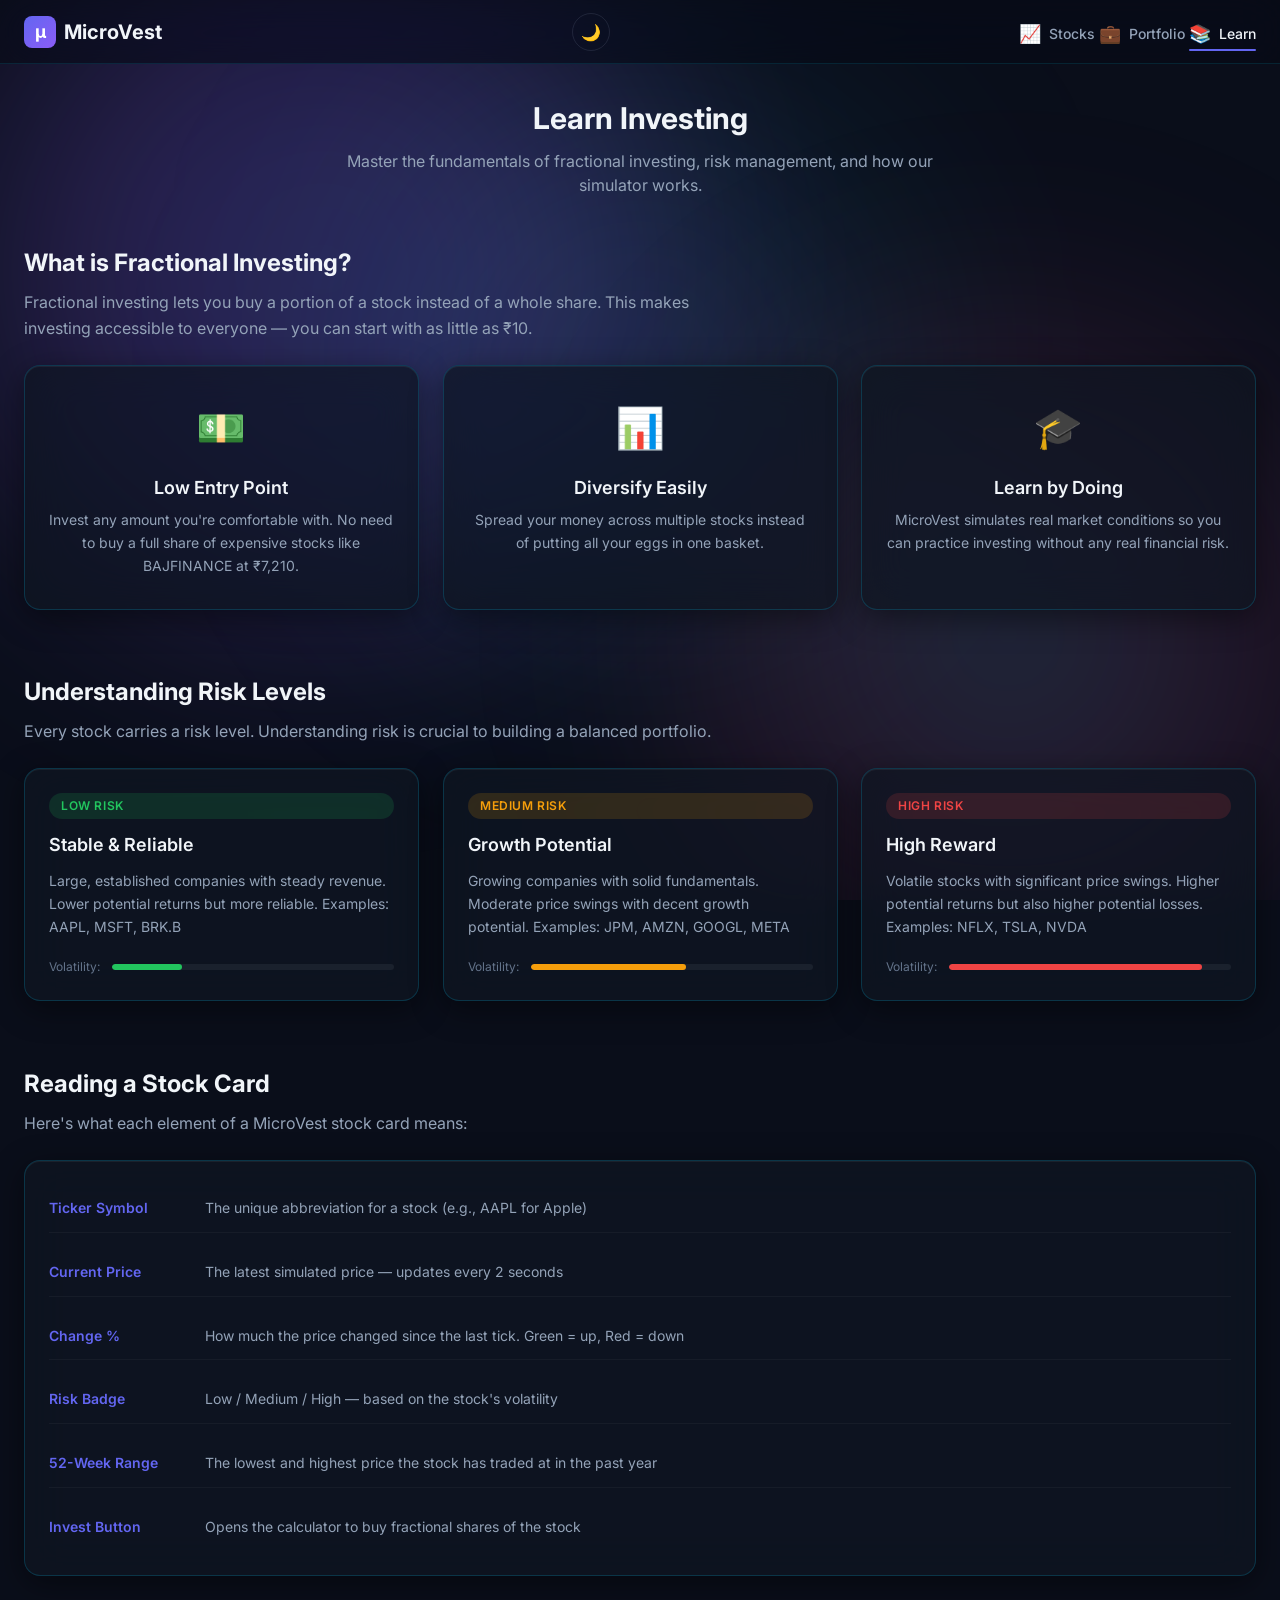
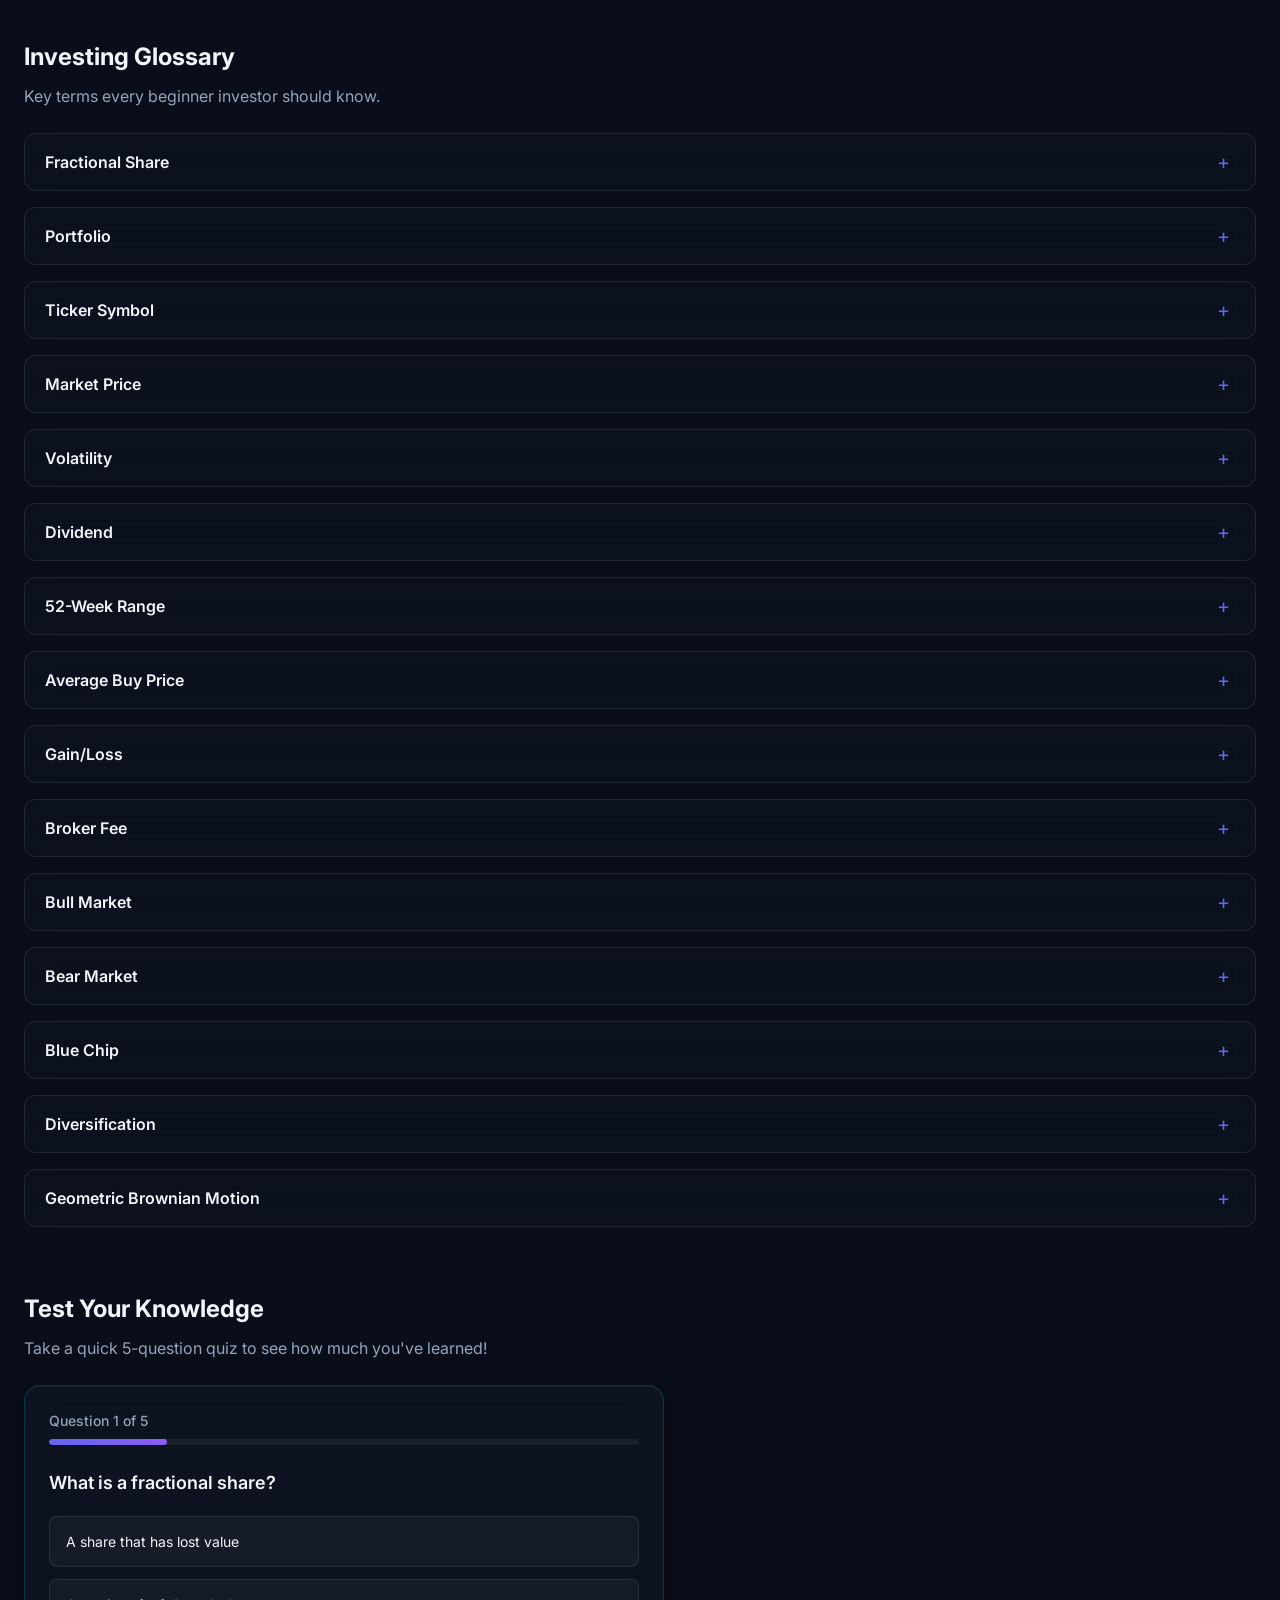
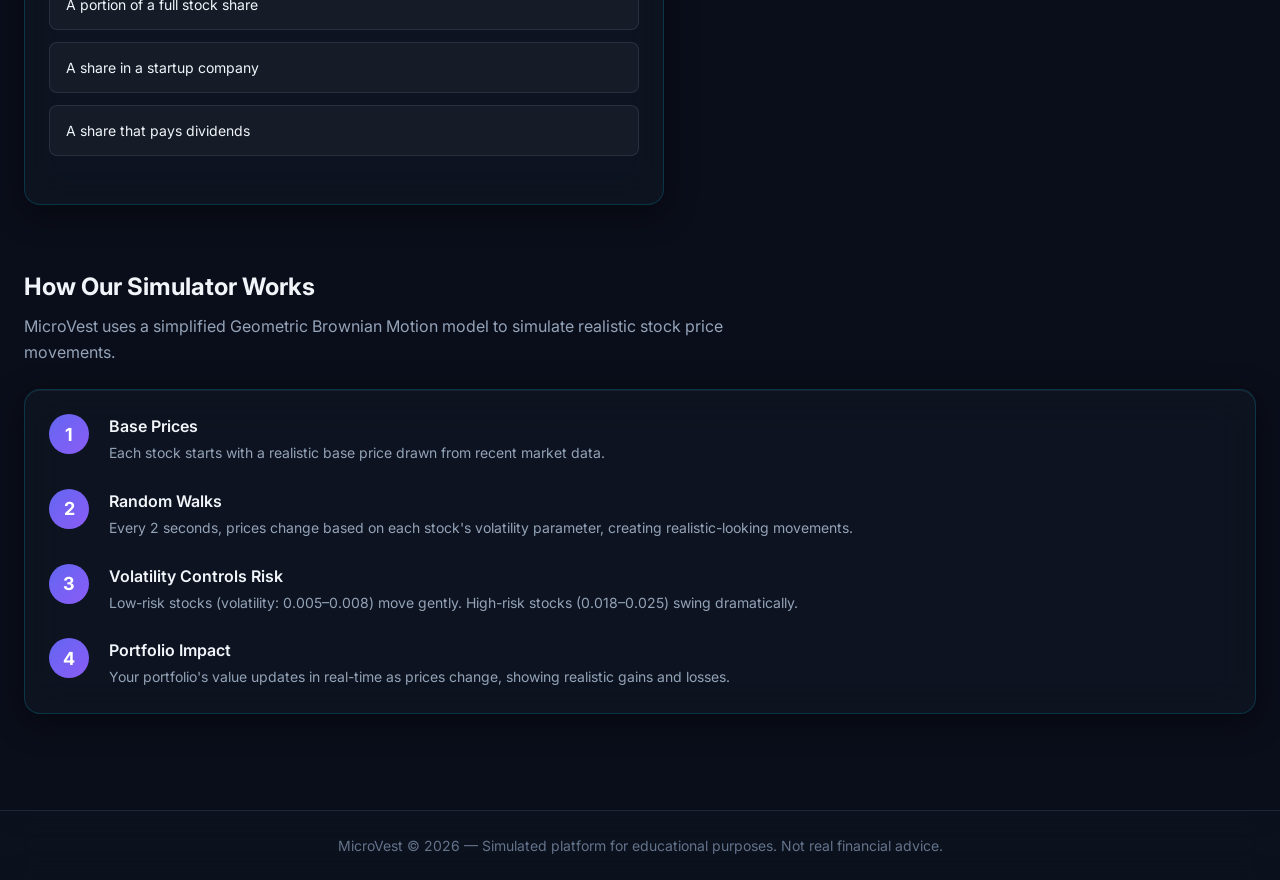
==== education.html @ 227a1af6 "basic structure ready" ====
<!doctype html>
<html lang="en">
  <head>
    <meta charset="UTF-8" />
    <meta name="viewport" content="width=device-width, initial-scale=1.0" />
    <title>MicroVest — Learn Investing</title>
    <meta
      name="description"
      content="Learn about fractional investing, risk management, and stock market basics with MicroVest's educational modules."
    />
    <link rel="preconnect" href="https://fonts.googleapis.com" />
    <link rel="preconnect" href="https://fonts.gstatic.com" crossorigin />
    <link
      href="https://fonts.googleapis.com/css2?family=Inter:wght@400;500;600;700&family=JetBrains+Mono:wght@400;500&display=swap"
      rel="stylesheet"
    />
    <link rel="stylesheet" href="css/variables.css" />
    <link rel="stylesheet" href="css/base.css" />
    <link rel="stylesheet" href="css/components.css" />
    <link rel="stylesheet" href="css/education.css" />
  </head>
  <body class="page-education">
    <!-- Aurora Background -->
    <div class="aurora-bg"><div class="aurora-blob"></div></div>

    <!-- Navbar -->
    <nav class="navbar" id="navbar">
      <a href="stocks.html" class="navbar__brand">
        <span class="navbar__brand-icon">μ</span>
        MicroVest
      </a>
      <button
        class="navbar__hamburger"
        id="nav-toggle"
        aria-label="Toggle navigation"
      >
        <span></span><span></span><span></span>
      </button>
      <button
        class="theme-toggle"
        id="theme-toggle"
        aria-label="Toggle theme"
        title="Switch theme"
      >
        <span class="theme-icon">🌙</span>
      </button>
      <ul class="navbar__links" id="nav-links">
        <li>
          <a href="stocks.html" class="navbar__link"
            ><span class="navbar__link-icon">📈</span> Stocks</a
          >
        </li>
        <li>
          <a href="portfolio.html" class="navbar__link"
            ><span class="navbar__link-icon">💼</span> Portfolio</a
          >
        </li>
        <li>
          <a href="education.html" class="navbar__link navbar__link--active"
            ><span class="navbar__link-icon">📚</span> Learn</a
          >
        </li>
      </ul>
    </nav>

    <main class="main-content">
      <!-- Hero -->
      <header class="section-header edu-hero">
        <h1 class="section-header__title">Learn Investing</h1>
        <p class="section-header__subtitle">
          Master the fundamentals of fractional investing, risk management, and
          how our simulator works.
        </p>
      </header>

      <!-- Section 1: What is Fractional Investing? -->
      <section class="edu-section" id="fractional-intro">
        <h2 class="edu-section__title">What is Fractional Investing?</h2>
        <p class="edu-section__desc">
          Fractional investing lets you buy a portion of a stock instead of a
          whole share. This makes investing accessible to everyone — you can
          start with as little as ₹10.
        </p>
        <div class="edu-cards-grid">
          <div class="edu-card glass-card">
            <div class="edu-card__icon">💵</div>
            <h3 class="edu-card__title">Low Entry Point</h3>
            <p class="edu-card__text">
              Invest any amount you're comfortable with. No need to buy a full
              share of expensive stocks like BAJFINANCE at ₹7,210.
            </p>
          </div>
          <div class="edu-card glass-card">
            <div class="edu-card__icon">📊</div>
            <h3 class="edu-card__title">Diversify Easily</h3>
            <p class="edu-card__text">
              Spread your money across multiple stocks instead of putting all
              your eggs in one basket.
            </p>
          </div>
          <div class="edu-card glass-card">
            <div class="edu-card__icon">🎓</div>
            <h3 class="edu-card__title">Learn by Doing</h3>
            <p class="edu-card__text">
              MicroVest simulates real market conditions so you can practice
              investing without any real financial risk.
            </p>
          </div>
        </div>
      </section>

      <!-- Section 2: Understanding Risk -->
      <section class="edu-section" id="risk-guide">
        <h2 class="edu-section__title">Understanding Risk Levels</h2>
        <p class="edu-section__desc">
          Every stock carries a risk level. Understanding risk is crucial to
          building a balanced portfolio.
        </p>
        <div class="risk-guide-grid">
          <div class="risk-card glass-card">
            <span class="badge badge--low">Low Risk</span>
            <h3 class="risk-card__title">Stable & Reliable</h3>
            <p class="risk-card__text">
              Large, established companies with steady revenue. Lower potential
              returns but more reliable. Examples: AAPL, MSFT, BRK.B
            </p>
            <div class="risk-card__volatility">
              <span>Volatility:</span>
              <div class="risk-card__bar">
                <div
                  class="risk-card__bar-fill risk-card__bar-fill--low"
                  style="width: 25%"
                ></div>
              </div>
            </div>
          </div>
          <div class="risk-card glass-card">
            <span class="badge badge--medium">Medium Risk</span>
            <h3 class="risk-card__title">Growth Potential</h3>
            <p class="risk-card__text">
              Growing companies with solid fundamentals. Moderate price swings
              with decent growth potential. Examples: JPM, AMZN, GOOGL, META
            </p>
            <div class="risk-card__volatility">
              <span>Volatility:</span>
              <div class="risk-card__bar">
                <div
                  class="risk-card__bar-fill risk-card__bar-fill--medium"
                  style="width: 55%"
                ></div>
              </div>
            </div>
          </div>
          <div class="risk-card glass-card">
            <span class="badge badge--high">High Risk</span>
            <h3 class="risk-card__title">High Reward</h3>
            <p class="risk-card__text">
              Volatile stocks with significant price swings. Higher potential
              returns but also higher potential losses. Examples: NFLX, TSLA,
              NVDA
            </p>
            <div class="risk-card__volatility">
              <span>Volatility:</span>
              <div class="risk-card__bar">
                <div
                  class="risk-card__bar-fill risk-card__bar-fill--high"
                  style="width: 90%"
                ></div>
              </div>
            </div>
          </div>
        </div>
      </section>

      <!-- Section 3: Reading a Stock Card -->
      <section class="edu-section" id="stock-card-guide">
        <h2 class="edu-section__title">Reading a Stock Card</h2>
        <p class="edu-section__desc">
          Here's what each element of a MicroVest stock card means:
        </p>
        <div class="card-diagram glass-card">
          <div class="card-diagram__item">
            <span class="card-diagram__label">Ticker Symbol</span>
            <span class="card-diagram__desc"
              >The unique abbreviation for a stock (e.g., AAPL for Apple)</span
            >
          </div>
          <div class="card-diagram__item">
            <span class="card-diagram__label">Current Price</span>
            <span class="card-diagram__desc"
              >The latest simulated price — updates every 2 seconds</span
            >
          </div>
          <div class="card-diagram__item">
            <span class="card-diagram__label">Change %</span>
            <span class="card-diagram__desc"
              >How much the price changed since the last tick. Green = up, Red =
              down</span
            >
          </div>
          <div class="card-diagram__item">
            <span class="card-diagram__label">Risk Badge</span>
            <span class="card-diagram__desc"
              >Low / Medium / High — based on the stock's volatility</span
            >
          </div>
          <div class="card-diagram__item">
            <span class="card-diagram__label">52-Week Range</span>
            <span class="card-diagram__desc"
              >The lowest and highest price the stock has traded at in the past
              year</span
            >
          </div>
          <div class="card-diagram__item">
            <span class="card-diagram__label">Invest Button</span>
            <span class="card-diagram__desc"
              >Opens the calculator to buy fractional shares of the stock</span
            >
          </div>
        </div>
      </section>

      <!-- Section 4: Glossary Accordion -->
      <section class="edu-section" id="glossary">
        <h2 class="edu-section__title">Investing Glossary</h2>
        <p class="edu-section__desc">
          Key terms every beginner investor should know.
        </p>
        <div class="glossary-accordion" id="glossary-accordion">
          <!-- 15 terms rendered by JS -->
        </div>
      </section>

      <!-- Section 5: Quiz -->
      <section class="edu-section" id="quiz-section">
        <h2 class="edu-section__title">Test Your Knowledge</h2>
        <p class="edu-section__desc">
          Take a quick 5-question quiz to see how much you've learned!
        </p>
        <div class="quiz-container glass-card" id="quiz-container">
          <div class="quiz-progress" id="quiz-progress">
            <span id="quiz-progress-text">Question 1 of 5</span>
            <div class="quiz-progress__bar">
              <div
                class="quiz-progress__fill"
                id="quiz-progress-fill"
                style="width: 20%"
              ></div>
            </div>
          </div>
          <div id="quiz-question-area">
            <!-- Question rendered by JS -->
          </div>
        </div>
      </section>

      <!-- Section 6: How the Simulator Works -->
      <section class="edu-section" id="simulator-explainer">
        <h2 class="edu-section__title">How Our Simulator Works</h2>
        <p class="edu-section__desc">
          MicroVest uses a simplified Geometric Brownian Motion model to
          simulate realistic stock price movements.
        </p>
        <div class="sim-explainer glass-card">
          <div class="sim-explainer__step">
            <div class="sim-explainer__number">1</div>
            <div>
              <h3 class="sim-explainer__title">Base Prices</h3>
              <p class="sim-explainer__text">
                Each stock starts with a realistic base price drawn from recent
                market data.
              </p>
            </div>
          </div>
          <div class="sim-explainer__step">
            <div class="sim-explainer__number">2</div>
            <div>
              <h3 class="sim-explainer__title">Random Walks</h3>
              <p class="sim-explainer__text">
                Every 2 seconds, prices change based on each stock's volatility
                parameter, creating realistic-looking movements.
              </p>
            </div>
          </div>
          <div class="sim-explainer__step">
            <div class="sim-explainer__number">3</div>
            <div>
              <h3 class="sim-explainer__title">Volatility Controls Risk</h3>
              <p class="sim-explainer__text">
                Low-risk stocks (volatility: 0.005–0.008) move gently. High-risk
                stocks (0.018–0.025) swing dramatically.
              </p>
            </div>
          </div>
          <div class="sim-explainer__step">
            <div class="sim-explainer__number">4</div>
            <div>
              <h3 class="sim-explainer__title">Portfolio Impact</h3>
              <p class="sim-explainer__text">
                Your portfolio's value updates in real-time as prices change,
                showing realistic gains and losses.
              </p>
            </div>
          </div>
        </div>
      </section>
    </main>

    <!-- Footer -->
    <footer class="footer">
      <p>
        MicroVest &copy; 2026 — Simulated platform for educational purposes. Not
        real financial advice.
      </p>
    </footer>

    <script src="js/education.js"></script>
  </body>
</html>
---- css/variables.css ----
/* ============================================
   MicroVest — Design Tokens (variables.css)
   Deep Space Finance · Dark Glassmorphism + Aurora Glow
   ============================================ */

:root {
  /* ── Background Layers ── */
  --bg-primary: #0a0e1a;
  --bg-secondary: #111827;
  --bg-tertiary: #1a2035;
  --bg-surface: #1e2540;

  /* ── Text Colors ── */
  --text-primary: #f1f5f9;
  --text-secondary: #94a3b8;
  --text-muted: #64748b;
  --text-inverse: #0a0e1a;

  /* ── Brand / Accent ── */
  --accent-primary: #6366f1;
  --accent-secondary: #8b5cf6;
  --accent-glow: rgba(99, 102, 241, 0.35);
  --accent-hover: #818cf8;

  /* ── Aurora Gradient Colors ── */
  --aurora-1: rgba(99, 102, 241, 0.3);
  --aurora-2: rgba(139, 92, 246, 0.25);
  --aurora-3: rgba(34, 211, 238, 0.2);
  --aurora-4: rgba(236, 72, 153, 0.15);

  /* ── Semantic Finance Colors ── */
  --color-gain: #22c55e;
  --color-gain-bg: rgba(34, 197, 94, 0.12);
  --color-loss: #ef4444;
  --color-loss-bg: rgba(239, 68, 68, 0.12);
  --color-neutral: #f59e0b;
  --color-neutral-bg: rgba(245, 158, 11, 0.12);

  /* ── Risk Badge Colors ── */
  --risk-low: #22c55e;
  --risk-low-bg: rgba(34, 197, 94, 0.15);
  --risk-medium: #f59e0b;
  --risk-medium-bg: rgba(245, 158, 11, 0.15);
  --risk-high: #ef4444;
  --risk-high-bg: rgba(239, 68, 68, 0.15);

  /* ── Glassmorphism Tokens ── */
  --glass-bg: rgba(14, 20, 33, 0.55);
  --glass-bg-hover: rgba(14, 20, 33, 0.7);
  --glass-border: rgba(148, 163, 184, 0.15);
  --glass-border-hover: rgba(148, 163, 184, 0.25);
  --glass-blur: 16px;
  --glass-blur-heavy: 24px;

  /* ── Typography ── */
  --font-primary:
    "Inter", -apple-system, BlinkMacSystemFont, "Segoe UI", sans-serif;
  --font-mono: "JetBrains Mono", "Fira Code", "SF Mono", monospace;

  --text-xs: 0.75rem; /* 12px */
  --text-sm: 0.875rem; /* 14px */
  --text-base: 1rem; /* 16px */
  --text-lg: 1.125rem; /* 18px */
  --text-xl: 1.25rem; /* 20px */
  --text-2xl: 1.5rem; /* 24px */
  --text-3xl: 1.875rem; /* 30px */
  --text-4xl: 2.25rem; /* 36px */
  --text-5xl: 3rem; /* 48px */

  --font-normal: 400;
  --font-medium: 500;
  --font-semibold: 600;
  --font-bold: 700;

  --leading-tight: 1.25;
  --leading-normal: 1.5;
  --leading-relaxed: 1.625;

  /* ── Spacing ── */
  --space-1: 0.25rem; /* 4px */
  --space-2: 0.5rem; /* 8px */
  --space-3: 0.75rem; /* 12px */
  --space-4: 1rem; /* 16px */
  --space-5: 1.25rem; /* 20px */
  --space-6: 1.5rem; /* 24px */
  --space-8: 2rem; /* 32px */
  --space-10: 2.5rem; /* 40px */
  --space-12: 3rem; /* 48px */
  --space-16: 4rem; /* 64px */
  --space-20: 5rem; /* 80px */

  /* ── Border Radius ── */
  --radius-sm: 0.375rem; /* 6px */
  --radius-md: 0.5rem; /* 8px */
  --radius-lg: 0.75rem; /* 12px */
  --radius-xl: 1rem; /* 16px */
  --radius-2xl: 1.5rem; /* 24px */
  --radius-full: 9999px;

  /* ── Shadows ── */
  --shadow-sm: 0 1px 2px rgba(0, 0, 0, 0.3);
  --shadow-md:
    0 4px 6px -1px rgba(0, 0, 0, 0.4), 0 2px 4px -2px rgba(0, 0, 0, 0.3);
  --shadow-lg:
    0 10px 15px -3px rgba(0, 0, 0, 0.5), 0 4px 6px -4px rgba(0, 0, 0, 0.4);
  --shadow-xl:
    0 20px 25px -5px rgba(0, 0, 0, 0.5), 0 8px 10px -6px rgba(0, 0, 0, 0.4);
  --shadow-glow: 0 0 20px var(--accent-glow);

  /* ── Transitions ── */
  --transition-fast: 150ms ease;
  --transition-base: 250ms ease;
  --transition-slow: 350ms ease;
  --transition-spring: 500ms cubic-bezier(0.34, 1.56, 0.64, 1);

  /* ── Layout ── */
  --max-width: 1280px;
  --navbar-height: 64px;
}

/* ===================== LIGHT THEME OVERRIDES ===================== */
:root[data-theme="light"] {
  /* Backgrounds */
  --bg-primary: #f0f4ff;
  --bg-surface: #ffffff;
  --bg-elevated: #e8eeff;
  --bg-border: #d0d8f0;
  --bg-overlay: rgba(240, 244, 255, 0.9);

  /* Text */
  --text-primary: #0d1117;
  --text-secondary: #3a4a6b;
  --text-muted: #7a8aab;
  --text-inverse: #f0f4ff;

  /* Glass */
  --glass-bg: rgba(255, 255, 255, 0.7);
  --glass-border: rgba(0, 130, 200, 0.2);
  --glass-shadow: 0 8px 32px rgba(0, 100, 200, 0.12);

  /* Brand stays the same — cyan + violet work on both themes */

  /* Shadows lighter */
  --shadow-md: 0 8px 32px rgba(0, 80, 180, 0.12);
  --shadow-lg: 0 16px 64px rgba(0, 80, 180, 0.16);
}
---- css/base.css ----
/* ============================================
   MicroVest — Base Styles (base.css)
   Reset, Aurora BG, Navbar, Footer, Keyframes
   ============================================ */

/* ── Reset ── */
*,
*::before,
*::after {
  box-sizing: border-box;
  margin: 0;
  padding: 0;
}

html {
  scroll-behavior: smooth;
  -webkit-font-smoothing: antialiased;
  -moz-osx-font-smoothing: grayscale;
}

body {
  font-family: var(--font-primary);
  font-size: var(--text-base);
  font-weight: var(--font-normal);
  line-height: var(--leading-normal);
  color: var(--text-primary);
  background: var(--bg-primary);
  min-height: 100vh;
  overflow-x: hidden;
}

a {
  color: var(--accent-primary);
  text-decoration: none;
  transition: color var(--transition-fast);
}
a:hover {
  color: var(--accent-hover);
}

img {
  max-width: 100%;
  display: block;
}
button {
  cursor: pointer;
  font-family: inherit;
}
input,
select,
textarea {
  font-family: inherit;
}

/* ── Aurora Background ── */
.aurora-bg {
  position: fixed;
  inset: 0;
  z-index: -1;
  pointer-events: none;
  overflow: hidden;
}

.aurora-bg::before,
.aurora-bg::after {
  content: "";
  position: absolute;
  border-radius: 50%;
  filter: blur(100px);
  animation: aurora-shift 12s ease-in-out infinite alternate;
}

.aurora-bg::before {
  width: 900px;
  height: 900px;
  top: -20%;
  left: -10%;
  background: radial-gradient(
    circle,
    var(--aurora-1),
    var(--aurora-2),
    transparent 70%
  );
}

.aurora-bg::after {
  width: 800px;
  height: 800px;
  bottom: -15%;
  right: -10%;
  background: radial-gradient(
    circle,
    var(--aurora-3),
    var(--aurora-4),
    transparent 70%
  );
  animation-delay: -6s;
  animation-direction: alternate-reverse;
}

/* Third aurora blob for richer effect */
.aurora-bg .aurora-blob {
  position: absolute;
  width: 700px;
  height: 700px;
  top: 40%;
  left: 50%;
  transform: translate(-50%, -50%);
  border-radius: 50%;
  filter: blur(120px);
  background: radial-gradient(
    circle,
    rgba(139, 92, 246, 0.18),
    rgba(34, 211, 238, 0.12),
    transparent 70%
  );
  animation: aurora-shift 15s ease-in-out infinite alternate-reverse;
  animation-delay: -3s;
}

:root[data-theme="light"] .aurora-bg {
  background:
    radial-gradient(
      ellipse 90% 70% at 15% 25%,
      rgba(0, 150, 255, 0.08) 0%,
      transparent 65%
    ),
    radial-gradient(
      ellipse 70% 90% at 85% 75%,
      rgba(100, 80, 255, 0.06) 0%,
      transparent 65%
    );
}

/* ── Navbar ── */
.navbar {
  position: sticky;
  top: 0;
  z-index: 1000;
  display: flex;
  align-items: center;
  justify-content: space-between;
  padding: 0 var(--space-6);
  height: var(--navbar-height);
  background: rgba(8, 12, 20, 0.65);
  backdrop-filter: blur(24px) saturate(160%);
  -webkit-backdrop-filter: blur(24px) saturate(160%);
  border-bottom: 1px solid rgba(0, 212, 255, 0.12);
  transition:
    background 0.3s ease,
    box-shadow 0.3s ease,
    border-color 0.3s ease;
}

.navbar.scrolled {
  background: rgba(8, 12, 20, 0.9);
  box-shadow: 0 4px 30px rgba(0, 0, 0, 0.5);
  border-bottom-color: rgba(0, 212, 255, 0.2);
}

.navbar__brand {
  display: flex;
  align-items: center;
  gap: var(--space-2);
  font-size: var(--text-xl);
  font-weight: var(--font-bold);
  color: var(--text-primary);
  text-decoration: none;
}

.navbar__brand-icon {
  width: 32px;
  height: 32px;
  background: linear-gradient(
    135deg,
    var(--accent-primary),
    var(--accent-secondary)
  );
  border-radius: var(--radius-md);
  display: flex;
  align-items: center;
  justify-content: center;
  font-size: var(--text-lg);
  color: white;
}

.navbar__links {
  display: flex;
  list-style: none;
  gap: var(--space-1);
}

.navbar__link {
  position: relative;
  display: flex;
  align-items: center;
  gap: var(--space-2);
  color: var(--text-secondary);
  text-decoration: none;
  font-weight: var(--font-medium);
  font-size: var(--text-sm);
  padding: var(--space-2) 0;
  transition: color var(--transition-base);
  padding-bottom: 4px;
}

.navbar__link::after {
  content: "";
  position: absolute;
  bottom: 0;
  left: 0;
  width: 0;
  height: 2px;
  background: var(--accent-primary);
  border-radius: 2px;
  transition: width 0.25s ease;
}

.navbar__link:hover {
  color: var(--text-primary);
}

.navbar__link:hover::after,
.navbar__link.navbar__link--active::after {
  width: 100%;
}

.navbar__link--active {
  color: var(--text-primary);
}

.navbar__link-icon {
  font-size: var(--text-lg);
}

/* ── Hamburger (mobile) ── */
.navbar__hamburger {
  display: none;
  flex-direction: column;
  gap: 5px;
  background: none;
  border: none;
  padding: var(--space-2);
  cursor: pointer;
}

.navbar__hamburger span {
  display: block;
  width: 24px;
  height: 2px;
  background: var(--text-secondary);
  border-radius: 2px;
  transition: all var(--transition-base);
}

.navbar__hamburger.open span:nth-child(1) {
  transform: rotate(45deg) translate(5px, 5px);
}
.navbar__hamburger.open span:nth-child(2) {
  opacity: 0;
}
.navbar__hamburger.open span:nth-child(3) {
  transform: rotate(-45deg) translate(5px, -5px);
}

/* ── Main Content ── */
.main-content {
  max-width: var(--max-width);
  margin: 0 auto;
  padding: var(--space-8) var(--space-6);
  min-height: calc(100vh - var(--navbar-height) - 80px);
}

/* ── Footer ── */
.footer {
  text-align: center;
  padding: var(--space-6) var(--space-4);
  color: var(--text-muted);
  font-size: var(--text-sm);
  border-top: 1px solid var(--glass-border);
  background: var(--glass-bg);
  backdrop-filter: blur(var(--glass-blur));
  -webkit-backdrop-filter: blur(var(--glass-blur));
}

.footer a {
  color: var(--accent-primary);
}

/* ── Section Headers ── */
.section-header {
  margin-bottom: var(--space-8);
}

.section-header__title {
  font-size: var(--text-3xl);
  font-weight: var(--font-bold);
  color: var(--text-primary);
  margin-bottom: var(--space-2);
}

.section-header__subtitle {
  font-size: var(--text-base);
  color: var(--text-secondary);
  max-width: 600px;
}

/* ── Utility Classes ── */
.text-gain {
  color: var(--color-gain);
}
.text-loss {
  color: var(--color-loss);
}
.text-muted {
  color: var(--text-muted);
}
.text-mono {
  font-family: var(--font-mono);
}

.sr-only {
  position: absolute;
  width: 1px;
  height: 1px;
  padding: 0;
  margin: -1px;
  overflow: hidden;
  clip: rect(0, 0, 0, 0);
  white-space: nowrap;
  border: 0;
}

/* ── Keyframes ── */
@keyframes aurora-shift {
  0% {
    transform: translate(0, 0) scale(1);
    opacity: 0.6;
  }
  50% {
    transform: translate(30px, -20px) scale(1.1);
    opacity: 0.8;
  }
  100% {
    transform: translate(-20px, 30px) scale(0.95);
    opacity: 0.5;
  }
}

@keyframes price-flash-up {
  0% {
    background-color: transparent;
  }
  25% {
    background-color: var(--color-gain-bg);
  }
  100% {
    background-color: transparent;
  }
}

@keyframes price-flash-down {
  0% {
    background-color: transparent;
  }
  25% {
    background-color: var(--color-loss-bg);
  }
  100% {
    background-color: transparent;
  }
}

@keyframes card-enter {
  from {
    opacity: 0;
    transform: translateY(20px) scale(0.97);
  }
  to {
    opacity: 1;
    transform: translateY(0) scale(1);
  }
}

@keyframes ticker-pulse {
  0%,
  100% {
    opacity: 1;
  }
  50% {
    opacity: 0.3;
  }
}

@keyframes spin {
  to {
    transform: rotate(360deg);
  }
}

@keyframes fade-in {
  from {
    opacity: 0;
  }
  to {
    opacity: 1;
  }
}

/* ── Responsive: Mobile nav ── */
@media (max-width: 768px) {
  .navbar__hamburger {
    display: flex;
  }

  .navbar__links {
    position: fixed;
    top: var(--navbar-height);
    left: 0;
    right: 0;
    flex-direction: column;
    background: var(--glass-bg);
    backdrop-filter: blur(var(--glass-blur-heavy));
    -webkit-backdrop-filter: blur(var(--glass-blur-heavy));
    border-bottom: 1px solid var(--glass-border);
    padding: var(--space-4);
    gap: var(--space-1);
    transform: translateY(-100%);
    opacity: 0;
    pointer-events: none;
    transition: all var(--transition-base);
    z-index: 99;
  }

  .navbar__links.open {
    transform: translateY(0);
    opacity: 1;
    pointer-events: all;
  }

  .navbar__link {
    padding: var(--space-3) var(--space-4);
    border-radius: var(--radius-md);
  }

  .main-content {
    padding: var(--space-6) var(--space-4);
  }
}
---- css/components.css ----
/* ============================================
   MicroVest — Shared Components (components.css)
   Buttons, Badges, Glass Cards, Accordion,
   Calculator Panel, Sector Tags
   ============================================ */

/* ── Buttons ── */
.btn {
  display: inline-flex;
  align-items: center;
  justify-content: center;
  gap: var(--space-2);
  padding: var(--space-2) var(--space-5);
  border: none;
  border-radius: var(--radius-md);
  font-size: var(--text-sm);
  font-weight: var(--font-semibold);
  line-height: var(--leading-tight);
  transition: all var(--transition-fast);
  white-space: nowrap;
  text-decoration: none;
}

.btn-primary {
  background: linear-gradient(
    135deg,
    var(--accent-primary),
    var(--accent-secondary)
  );
  color: white;
  box-shadow:
    var(--shadow-md),
    0 0 16px rgba(99, 102, 241, 0.25);
}
.btn-primary:hover {
  transform: translateY(-1px);
  box-shadow:
    var(--shadow-lg),
    0 0 24px rgba(99, 102, 241, 0.35);
}
.btn-primary:active {
  transform: translateY(0);
}

.btn-secondary {
  background: rgba(255, 255, 255, 0.06);
  color: var(--text-primary);
  border: 1px solid var(--glass-border);
}
.btn-secondary:hover {
  background: rgba(255, 255, 255, 0.1);
  border-color: var(--glass-border-hover);
}

.btn-ghost {
  background: transparent;
  color: var(--text-secondary);
  padding: var(--space-2);
}
.btn-ghost:hover {
  color: var(--text-primary);
  background: rgba(255, 255, 255, 0.05);
}

.btn-sm {
  padding: var(--space-1) var(--space-3);
  font-size: var(--text-xs);
}

.btn-danger {
  background: var(--color-loss);
  color: white;
}
.btn-danger:hover {
  background: #dc2626;
  transform: translateY(-1px);
}

/* ── Risk Badges ── */
.badge {
  display: inline-flex;
  align-items: center;
  padding: var(--space-1) var(--space-3);
  border-radius: var(--radius-full);
  font-size: var(--text-xs);
  font-weight: var(--font-semibold);
  text-transform: uppercase;
  letter-spacing: 0.05em;
}

.badge--low {
  background: var(--risk-low-bg);
  color: var(--risk-low);
}
.badge--medium {
  background: var(--risk-medium-bg);
  color: var(--risk-medium);
}
.badge--high {
  background: var(--risk-high-bg);
  color: var(--risk-high);
}

/* ── Sector Tags ── */
.sector-tag {
  display: inline-flex;
  align-items: center;
  gap: var(--space-1);
  padding: var(--space-1) var(--space-2);
  border-radius: var(--radius-sm);
  background: rgba(99, 102, 241, 0.08);
  color: var(--accent-hover);
  font-size: var(--text-xs);
  font-weight: var(--font-medium);
}

/* ── Glass Cards (Pass 3.2 Polish) ── */
.glass-card {
  background: rgba(15, 22, 33, 0.75);
  backdrop-filter: blur(20px) saturate(150%);
  -webkit-backdrop-filter: blur(20px) saturate(150%);
  border: 1px solid rgba(0, 212, 255, 0.18);
  border-radius: var(--radius-xl);
  padding: var(--space-6);
  transition: all var(--transition-base);
  animation: card-enter 0.4s ease-out both;
  animation-delay: calc(var(--card-index, 0) * 0.05s);
  box-shadow:
    0 8px 32px rgba(0, 0, 0, 0.45),
    inset 0 1px 0 rgba(255, 255, 255, 0.06);
}

.glass-card:hover {
  background: var(--glass-bg-hover);
  border-color: var(--glass-border-hover);
  transform: translateY(-4px);
  box-shadow: var(--shadow-xl);
}

/* ── Accordion ── */
.accordion-item {
  border: 1px solid var(--glass-border);
  border-radius: var(--radius-lg);
  overflow: hidden;
  background: var(--glass-bg);
  backdrop-filter: blur(var(--glass-blur));
  -webkit-backdrop-filter: blur(var(--glass-blur));
  transition: border-color var(--transition-fast);
}

.accordion-item + .accordion-item {
  margin-top: var(--space-2);
}

.accordion-item:hover {
  border-color: var(--glass-border-hover);
}

.accordion-btn {
  width: 100%;
  display: flex;
  align-items: center;
  justify-content: space-between;
  padding: var(--space-4) var(--space-5);
  background: none;
  border: none;
  color: var(--text-primary);
  font-size: var(--text-base);
  font-weight: var(--font-semibold);
  text-align: left;
  cursor: pointer;
  transition: background var(--transition-fast);
}

.accordion-btn:hover {
  background: rgba(255, 255, 255, 0.03);
}

.accordion-icon {
  font-size: var(--text-xl);
  color: var(--accent-primary);
  font-weight: var(--font-normal);
  transition: transform var(--transition-base);
  flex-shrink: 0;
  width: 24px;
  text-align: center;
}

.accordion-content {
  max-height: 0;
  overflow: hidden;
  transition: max-height 0.35s ease;
}

.accordion-content__inner {
  padding: 0 var(--space-5) var(--space-5);
  color: var(--text-secondary);
  font-size: var(--text-sm);
  line-height: var(--leading-relaxed);
}

/* ── Calculator Panel ── */
.calculator-panel {
  max-height: 0;
  overflow: hidden;
  transition: max-height 0.35s ease;
  border-top: 1px solid transparent;
}

.calculator-panel.open {
  border-top-color: var(--glass-border);
}

.calculator-panel__inner {
  padding: var(--space-5);
}

.calculator-panel__input-group {
  display: flex;
  flex-direction: column;
  gap: var(--space-2);
  margin-bottom: var(--space-4);
}

.calculator-panel__label {
  font-size: var(--text-sm);
  font-weight: var(--font-medium);
  color: var(--text-secondary);
}

.calculator-panel__input {
  width: 100%;
  padding: var(--space-3) var(--space-4);
  background: rgba(0, 0, 0, 0.3);
  border: 1px solid var(--glass-border);
  border-radius: var(--radius-md);
  color: var(--text-primary);
  font-family: var(--font-mono);
  font-size: var(--text-sm);
  transition: border-color var(--transition-fast);
  outline: none;
}

.calculator-panel__input:focus {
  border-color: var(--accent-primary);
  box-shadow: 0 0 0 3px rgba(99, 102, 241, 0.15);
}

.calculator-panel__result {
  display: flex;
  flex-direction: column;
  gap: var(--space-1);
  padding: var(--space-3) var(--space-4);
  background: rgba(0, 0, 0, 0.2);
  border-radius: var(--radius-md);
  margin-bottom: var(--space-4);
  font-size: var(--text-sm);
}

.calculator-panel__result-row {
  display: flex;
  justify-content: space-between;
  color: var(--text-secondary);
}

.calculator-panel__result-row span:last-child {
  color: var(--text-primary);
  font-family: var(--font-mono);
  font-weight: var(--font-medium);
}

.calculator-panel__actions {
  display: flex;
  gap: var(--space-2);
}

/* ── Live Indicator ── */
.live-indicator {
  display: inline-flex;
  align-items: center;
  gap: var(--space-2);
  font-size: var(--text-sm);
  color: var(--text-secondary);
}

.live-indicator__dot {
  width: 8px;
  height: 8px;
  background: var(--color-gain);
  border-radius: 50%;
  animation: ticker-pulse 2s ease-in-out infinite;
}

/* ── Toast Notification ── */
.toast {
  position: fixed;
  bottom: var(--space-6);
  right: var(--space-6);
  padding: var(--space-4) var(--space-6);
  background: var(--glass-bg);
  backdrop-filter: blur(var(--glass-blur));
  -webkit-backdrop-filter: blur(var(--glass-blur));
  border: 1px solid var(--glass-border);
  border-radius: var(--radius-lg);
  color: var(--text-primary);
  font-size: var(--text-sm);
  box-shadow: var(--shadow-xl);
  transform: translateY(120%);
  opacity: 0;
  transition: all var(--transition-spring);
  z-index: 1000;
}

.toast.show {
  transform: translateY(0);
  opacity: 1;
}

.toast--success {
  border-left: 3px solid var(--color-gain);
}

.toast--error {
  border-left: 3px solid var(--color-loss);
}

/* ── Theme Toggle (Pass 4.4) ── */
.theme-toggle {
  background: transparent;
  border: 1px solid var(--glass-border);
  border-radius: var(--radius-full);
  width: 38px;
  height: 38px;
  display: flex;
  align-items: center;
  justify-content: center;
  cursor: pointer;
  transition: all var(--transition-base);
  font-size: 16px;
  flex-shrink: 0;
}

.theme-toggle:hover {
  background: var(--glass-bg-hover);
  transform: scale(1.08) rotate(15deg);
  border-color: var(--accent-primary);
}
---- css/education.css ----
/* ============================================
   MicroVest — Education Page (education.css)
   Sections, Cards, Accordion, Quiz, Sim Explainer
   ============================================ */

/* ── Education Hero ── */
.edu-hero {
  text-align: center;
  padding-bottom: var(--space-4);
}

.edu-hero .section-header__subtitle {
  margin: 0 auto;
}

/* ── Section Spacing ── */
.edu-section {
  margin-bottom: var(--space-16);
}

.edu-section__title {
  font-size: var(--text-2xl);
  font-weight: var(--font-bold);
  color: var(--text-primary);
  margin-bottom: var(--space-2);
}

.edu-section__desc {
  color: var(--text-secondary);
  font-size: var(--text-base);
  max-width: 700px;
  margin-bottom: var(--space-6);
  line-height: var(--leading-relaxed);
}

/* ── Intro Cards Grid ── */
.edu-cards-grid {
  display: grid;
  grid-template-columns: repeat(3, 1fr);
  gap: var(--space-6);
}

.edu-card {
  text-align: center;
  padding: var(--space-8) var(--space-6);
}

.edu-card__icon {
  font-size: 2.5rem;
  margin-bottom: var(--space-4);
}

.edu-card__title {
  font-size: var(--text-lg);
  font-weight: var(--font-semibold);
  color: var(--text-primary);
  margin-bottom: var(--space-2);
}

.edu-card__text {
  font-size: var(--text-sm);
  color: var(--text-secondary);
  line-height: var(--leading-relaxed);
}

/* ── Risk Guide ── */
.risk-guide-grid {
  display: grid;
  grid-template-columns: repeat(3, 1fr);
  gap: var(--space-6);
}

.risk-card {
  display: flex;
  flex-direction: column;
  gap: var(--space-3);
}

.risk-card__title {
  font-size: var(--text-lg);
  font-weight: var(--font-semibold);
  color: var(--text-primary);
}

.risk-card__text {
  font-size: var(--text-sm);
  color: var(--text-secondary);
  line-height: var(--leading-relaxed);
  flex: 1;
}

.risk-card__volatility {
  display: flex;
  align-items: center;
  gap: var(--space-3);
  font-size: var(--text-xs);
  color: var(--text-muted);
  margin-top: var(--space-2);
}

.risk-card__bar {
  flex: 1;
  height: 6px;
  background: rgba(255, 255, 255, 0.06);
  border-radius: var(--radius-full);
  overflow: hidden;
}

.risk-card__bar-fill {
  height: 100%;
  border-radius: var(--radius-full);
  transition: width var(--transition-slow);
}

.risk-card__bar-fill--low {
  background: var(--risk-low);
}
.risk-card__bar-fill--medium {
  background: var(--risk-medium);
}
.risk-card__bar-fill--high {
  background: var(--risk-high);
}

/* ── Card Diagram ── */
.card-diagram {
  display: flex;
  flex-direction: column;
  gap: var(--space-4);
}

.card-diagram__item {
  display: flex;
  align-items: flex-start;
  gap: var(--space-4);
  padding: var(--space-3) 0;
  border-bottom: 1px solid rgba(255, 255, 255, 0.04);
}

.card-diagram__item:last-child {
  border-bottom: none;
}

.card-diagram__label {
  min-width: 140px;
  font-size: var(--text-sm);
  font-weight: var(--font-semibold);
  color: var(--accent-primary);
}

.card-diagram__desc {
  font-size: var(--text-sm);
  color: var(--text-secondary);
  line-height: var(--leading-relaxed);
}

/* ── Glossary Accordion ── */
.glossary-accordion {
  display: flex;
  flex-direction: column;
  gap: var(--space-2);
}

/* ── Quiz ── */
.quiz-container {
  max-width: 640px;
}

.quiz-progress {
  display: flex;
  flex-direction: column;
  gap: var(--space-2);
  margin-bottom: var(--space-6);
}

#quiz-progress-text {
  font-size: var(--text-sm);
  color: var(--text-secondary);
  font-weight: var(--font-medium);
}

.quiz-progress__bar {
  width: 100%;
  height: 6px;
  background: rgba(255, 255, 255, 0.06);
  border-radius: var(--radius-full);
  overflow: hidden;
}

.quiz-progress__fill {
  height: 100%;
  background: linear-gradient(
    90deg,
    var(--accent-primary),
    var(--accent-secondary)
  );
  border-radius: var(--radius-full);
  transition: width var(--transition-slow);
}

.quiz-question {
  font-size: var(--text-lg);
  font-weight: var(--font-semibold);
  color: var(--text-primary);
  margin-bottom: var(--space-5);
  line-height: var(--leading-normal);
}

.quiz-options {
  display: flex;
  flex-direction: column;
  gap: var(--space-3);
  margin-bottom: var(--space-6);
}

.quiz-option {
  display: block;
  width: 100%;
  padding: var(--space-4);
  background: rgba(255, 255, 255, 0.04);
  border: 1px solid var(--glass-border);
  border-radius: var(--radius-md);
  color: var(--text-primary);
  font-size: var(--text-sm);
  cursor: pointer;
  transition: all var(--transition-fast);
  text-align: left;
}

.quiz-option:hover:not(.correct):not(.incorrect):not(:disabled) {
  border-color: var(--accent-primary);
  background: rgba(99, 102, 241, 0.08);
}

.quiz-option.correct {
  border-color: var(--color-gain);
  background: var(--color-gain-bg);
  color: var(--color-gain);
  cursor: default;
}

.quiz-option.incorrect {
  border-color: var(--color-loss);
  background: var(--color-loss-bg);
  color: var(--color-loss);
  cursor: default;
}

.quiz-option:disabled {
  cursor: default;
  opacity: 0.6;
}

.quiz-feedback {
  font-size: var(--text-sm);
  padding: var(--space-3) var(--space-4);
  border-radius: var(--radius-md);
  margin-bottom: var(--space-4);
  line-height: var(--leading-relaxed);
}

.quiz-feedback--correct {
  background: var(--color-gain-bg);
  color: var(--color-gain);
  border: 1px solid rgba(34, 197, 94, 0.2);
}

.quiz-feedback--incorrect {
  background: var(--color-loss-bg);
  color: var(--color-loss);
  border: 1px solid rgba(239, 68, 68, 0.2);
}

.quiz-next-btn {
  margin-top: var(--space-2);
}

/* ── Quiz Score Screen ── */
.quiz-score {
  text-align: center;
  padding: var(--space-8) 0;
}

.quiz-score__icon {
  font-size: 4rem;
  margin-bottom: var(--space-4);
}

.quiz-score__title {
  font-size: var(--text-2xl);
  font-weight: var(--font-bold);
  color: var(--text-primary);
  margin-bottom: var(--space-2);
}

.quiz-score__text {
  font-size: var(--text-lg);
  color: var(--text-secondary);
  margin-bottom: var(--space-6);
}

.quiz-score__value {
  font-family: var(--font-mono);
  font-size: var(--text-5xl);
  font-weight: var(--font-bold);
  background: linear-gradient(
    135deg,
    var(--accent-primary),
    var(--accent-secondary)
  );
  -webkit-background-clip: text;
  -webkit-text-fill-color: transparent;
  background-clip: text;
  margin-bottom: var(--space-6);
}

/* ── Simulator Explainer ── */
.sim-explainer {
  display: flex;
  flex-direction: column;
  gap: var(--space-6);
}

.sim-explainer__step {
  display: flex;
  align-items: flex-start;
  gap: var(--space-5);
}

.sim-explainer__number {
  flex-shrink: 0;
  width: 40px;
  height: 40px;
  display: flex;
  align-items: center;
  justify-content: center;
  background: linear-gradient(
    135deg,
    var(--accent-primary),
    var(--accent-secondary)
  );
  border-radius: var(--radius-full);
  font-size: var(--text-lg);
  font-weight: var(--font-bold);
  color: white;
}

.sim-explainer__title {
  font-size: var(--text-base);
  font-weight: var(--font-semibold);
  color: var(--text-primary);
  margin-bottom: var(--space-1);
}

.sim-explainer__text {
  font-size: var(--text-sm);
  color: var(--text-secondary);
  line-height: var(--leading-relaxed);
}

/* ── Responsive ── */
@media (max-width: 1024px) {
  .edu-cards-grid,
  .risk-guide-grid {
    grid-template-columns: repeat(2, 1fr);
  }
}

@media (max-width: 640px) {
  .edu-cards-grid,
  .risk-guide-grid {
    grid-template-columns: 1fr;
  }

  .card-diagram__item {
    flex-direction: column;
    gap: var(--space-1);
  }

  .card-diagram__label {
    min-width: unset;
  }
}
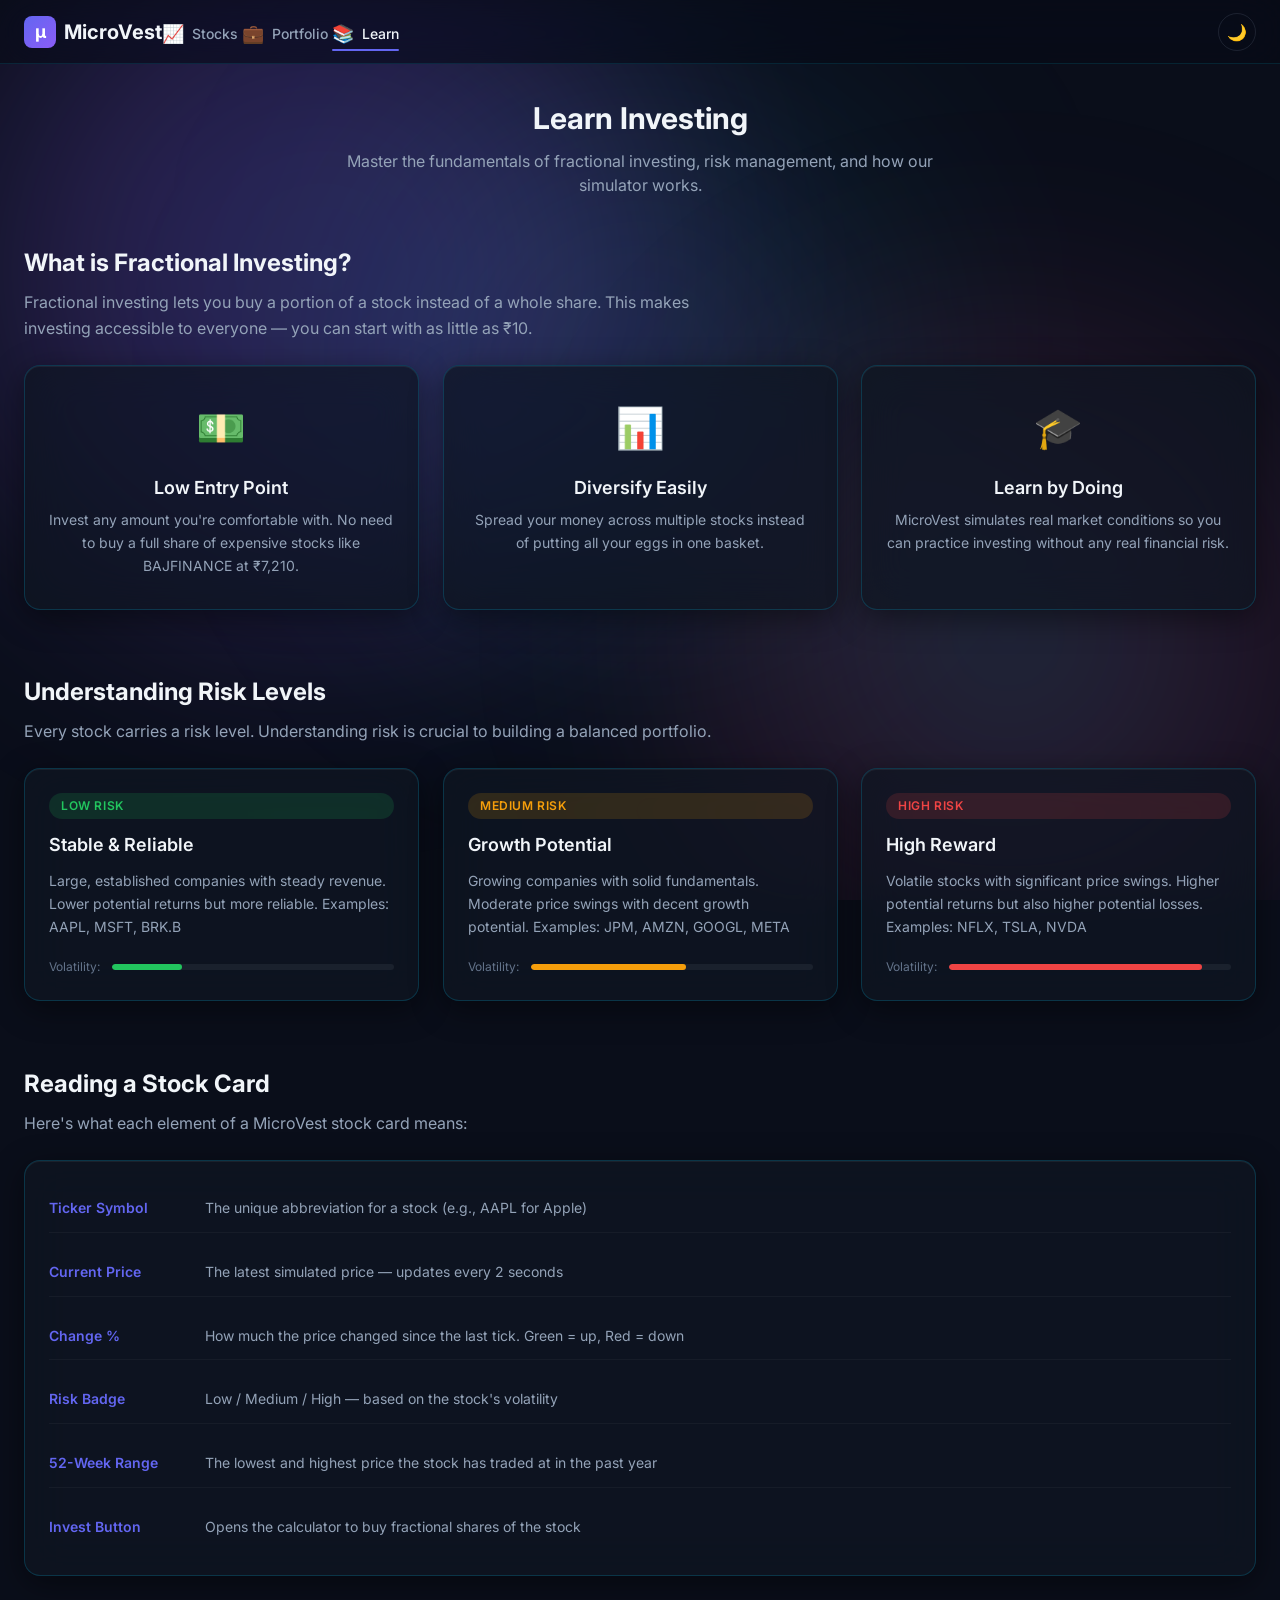
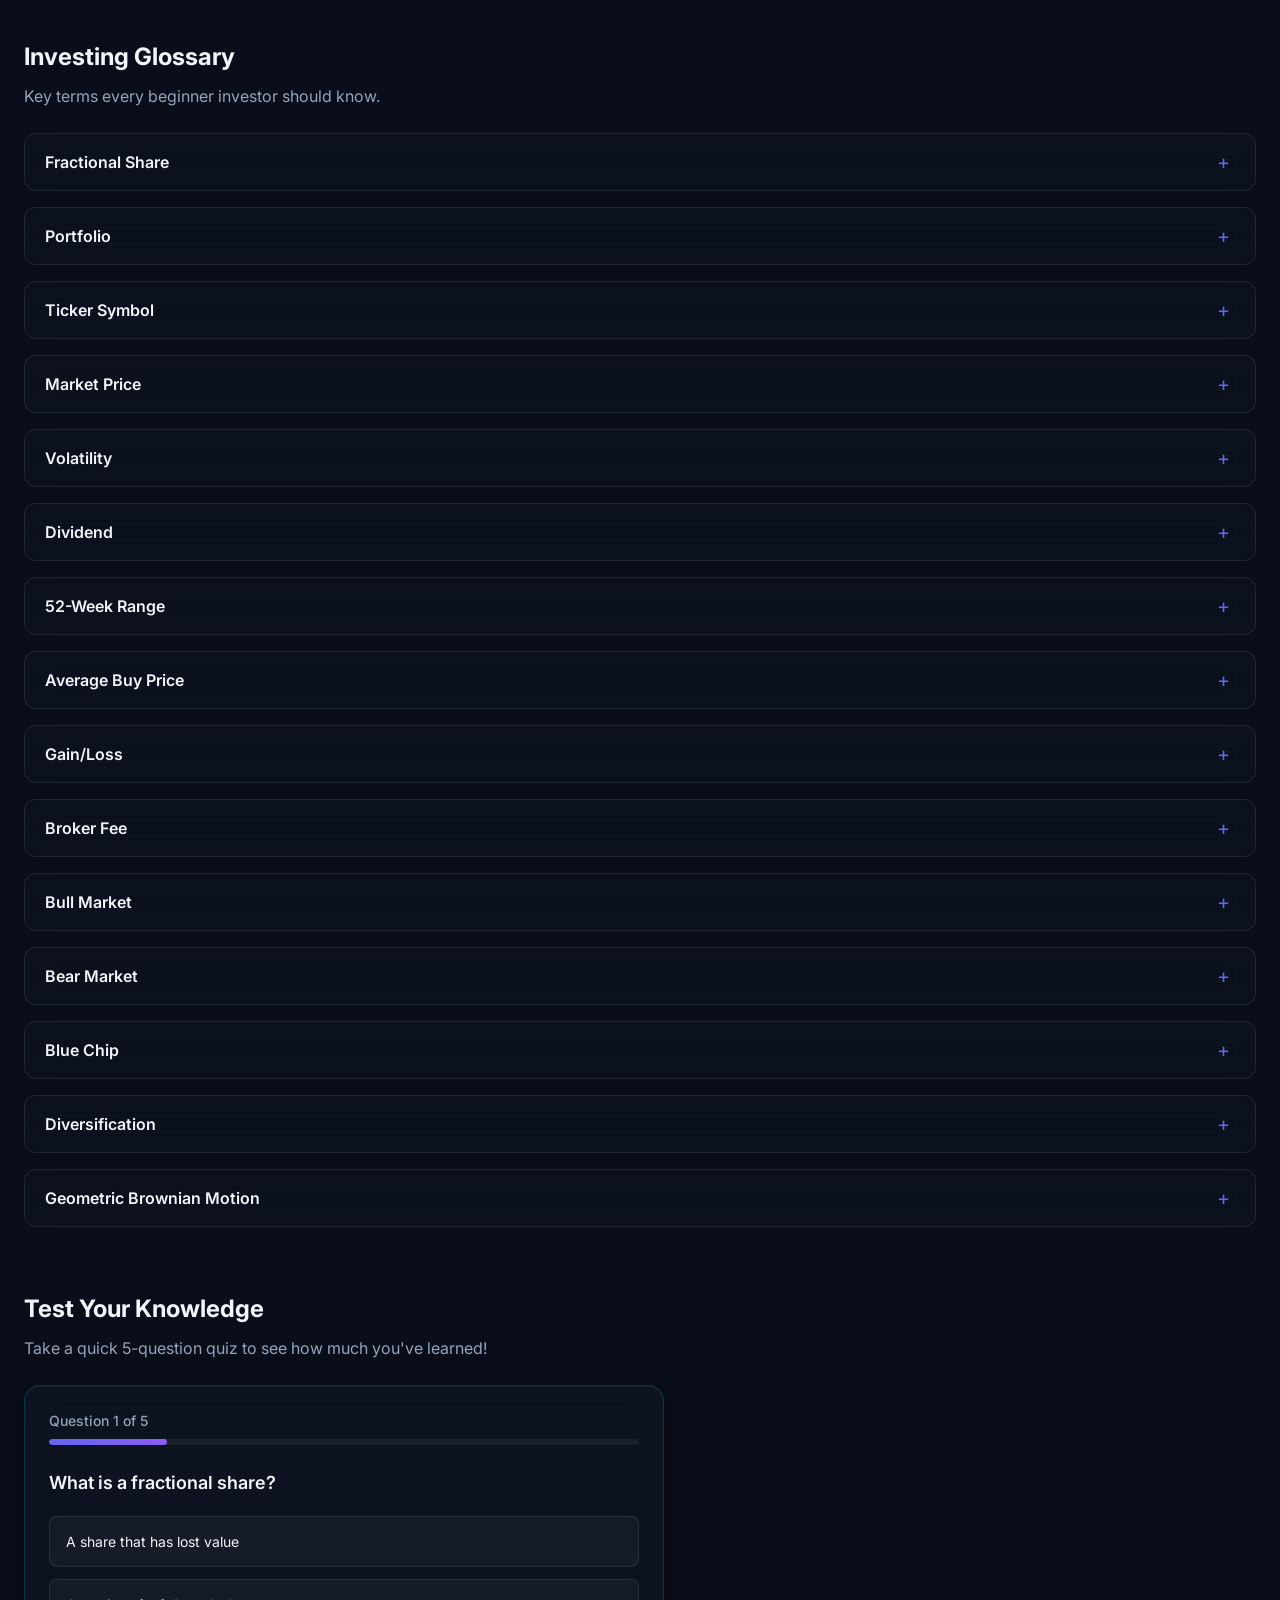
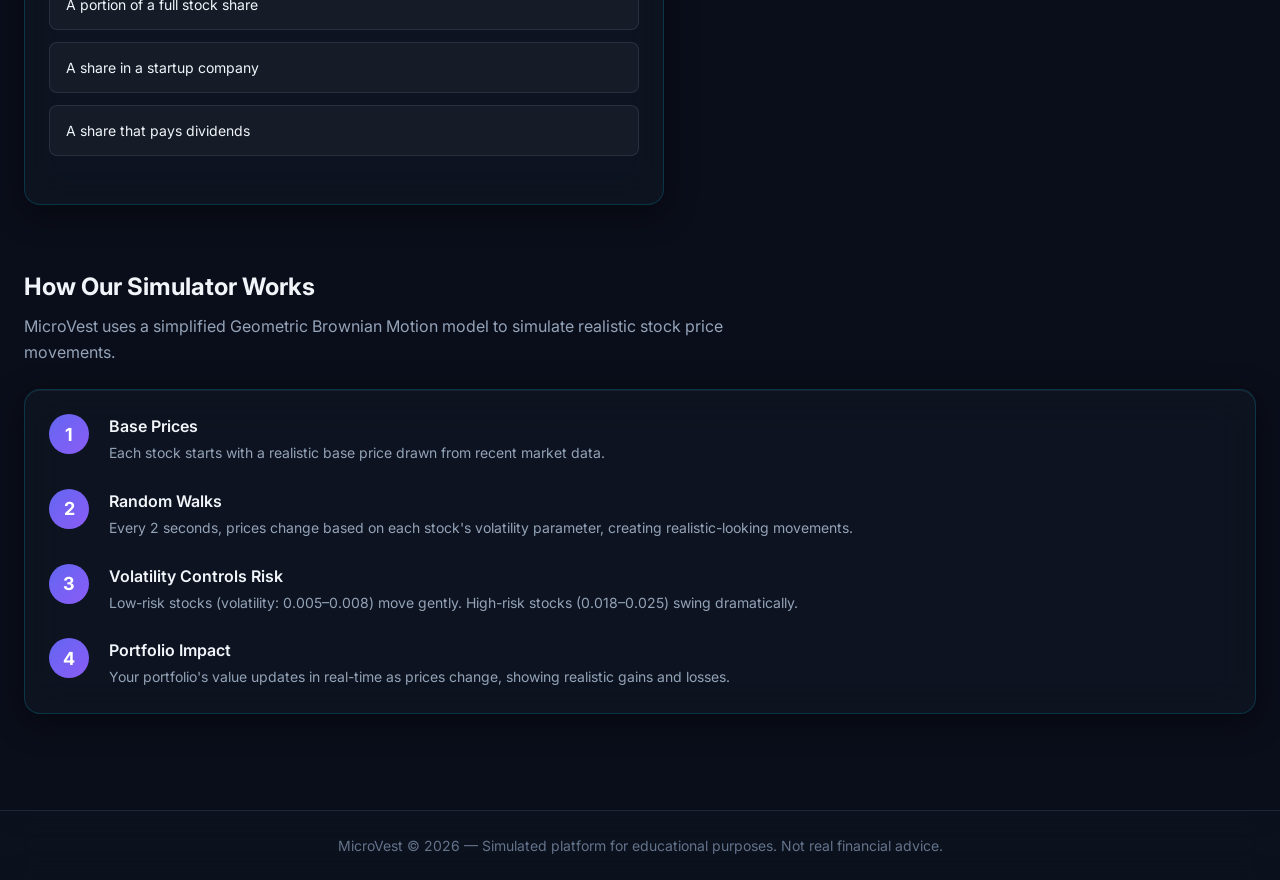
==== commit bd512339: "feat: premium landing page — video hero, hook lines, testimonials, bento, fixed navbar" ====
--- a/education.html
+++ b/education.html
@@ -29,21 +29,6 @@
         <span class="navbar__brand-icon">μ</span>
         MicroVest
       </a>
-      <button
-        class="navbar__hamburger"
-        id="nav-toggle"
-        aria-label="Toggle navigation"
-      >
-        <span></span><span></span><span></span>
-      </button>
-      <button
-        class="theme-toggle"
-        id="theme-toggle"
-        aria-label="Toggle theme"
-        title="Switch theme"
-      >
-        <span class="theme-icon">🌙</span>
-      </button>
       <ul class="navbar__links" id="nav-links">
         <li>
           <a href="stocks.html" class="navbar__link"
@@ -61,6 +46,23 @@
           >
         </li>
       </ul>
+      <div class="navbar__right">
+        <button
+          class="theme-toggle"
+          id="theme-toggle"
+          aria-label="Toggle theme"
+          title="Switch theme"
+        >
+          <span class="theme-icon">🌙</span>
+        </button>
+        <button
+          class="navbar__hamburger"
+          id="nav-toggle"
+          aria-label="Toggle navigation"
+        >
+          <span></span><span></span><span></span>
+        </button>
+      </div>
     </nav>
 
     <main class="main-content">
--- a/css/base.css
+++ b/css/base.css
@@ -263,6 +263,14 @@
   transform: rotate(-45deg) translate(5px, -5px);
 }
 
+/* ── Navbar right cluster (theme toggle + optional CTA + hamburger) ── */
+.navbar__right {
+  display: flex;
+  align-items: center;
+  gap: var(--space-3);
+  margin-left: auto;
+}
+
 /* ── Main Content ── */
 .main-content {
   max-width: var(--max-width);
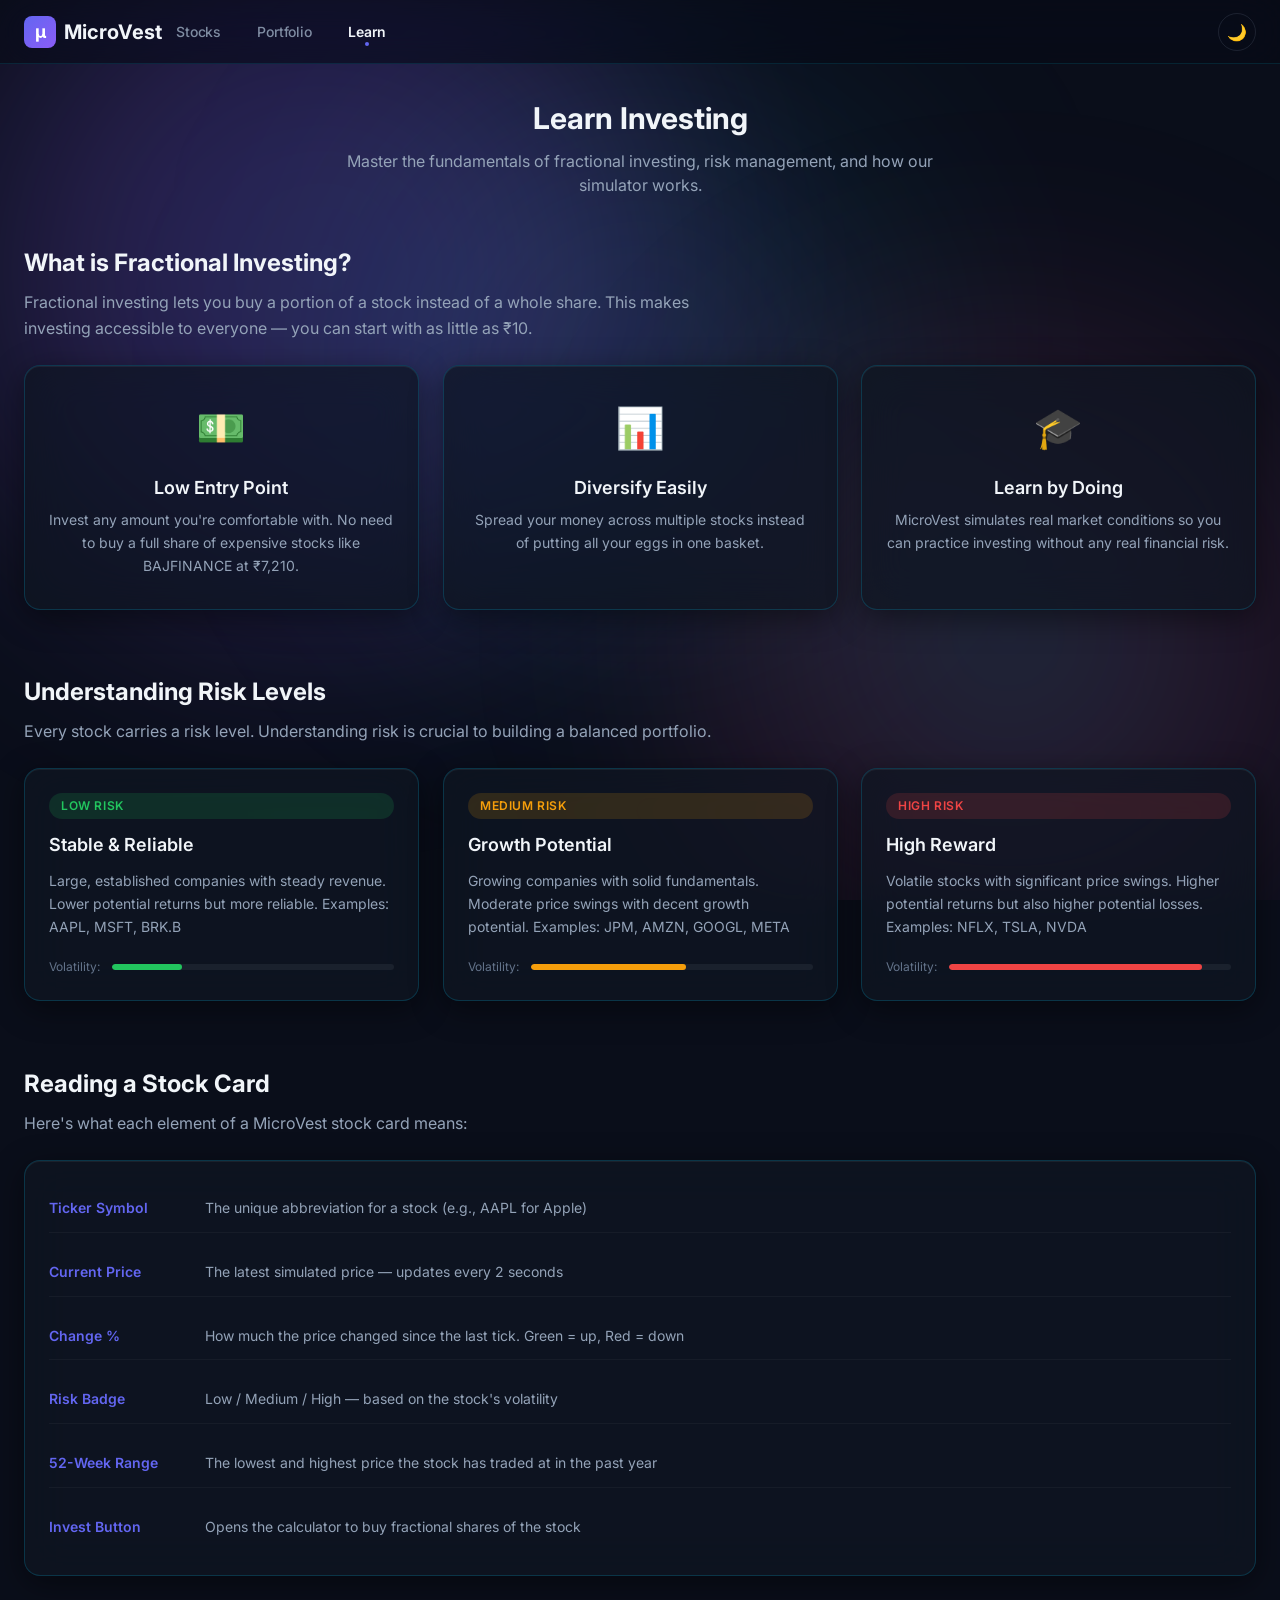
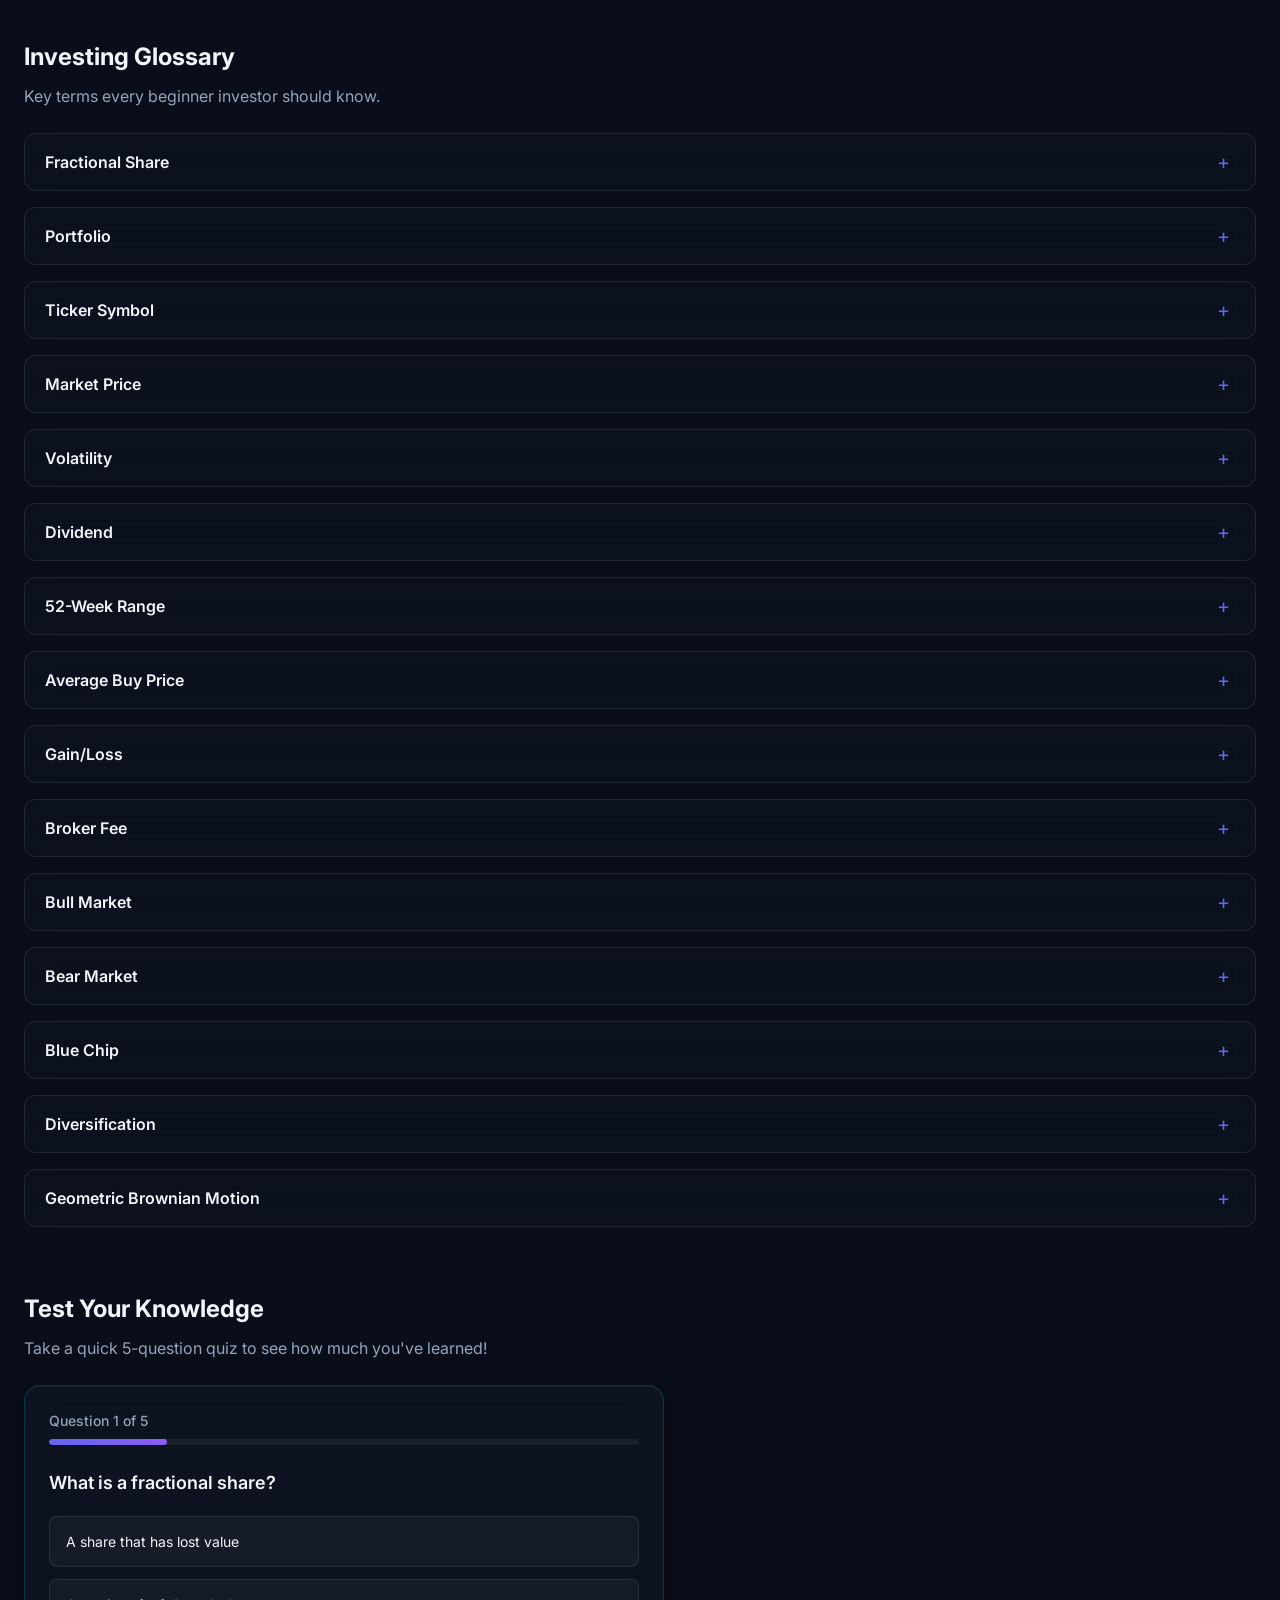
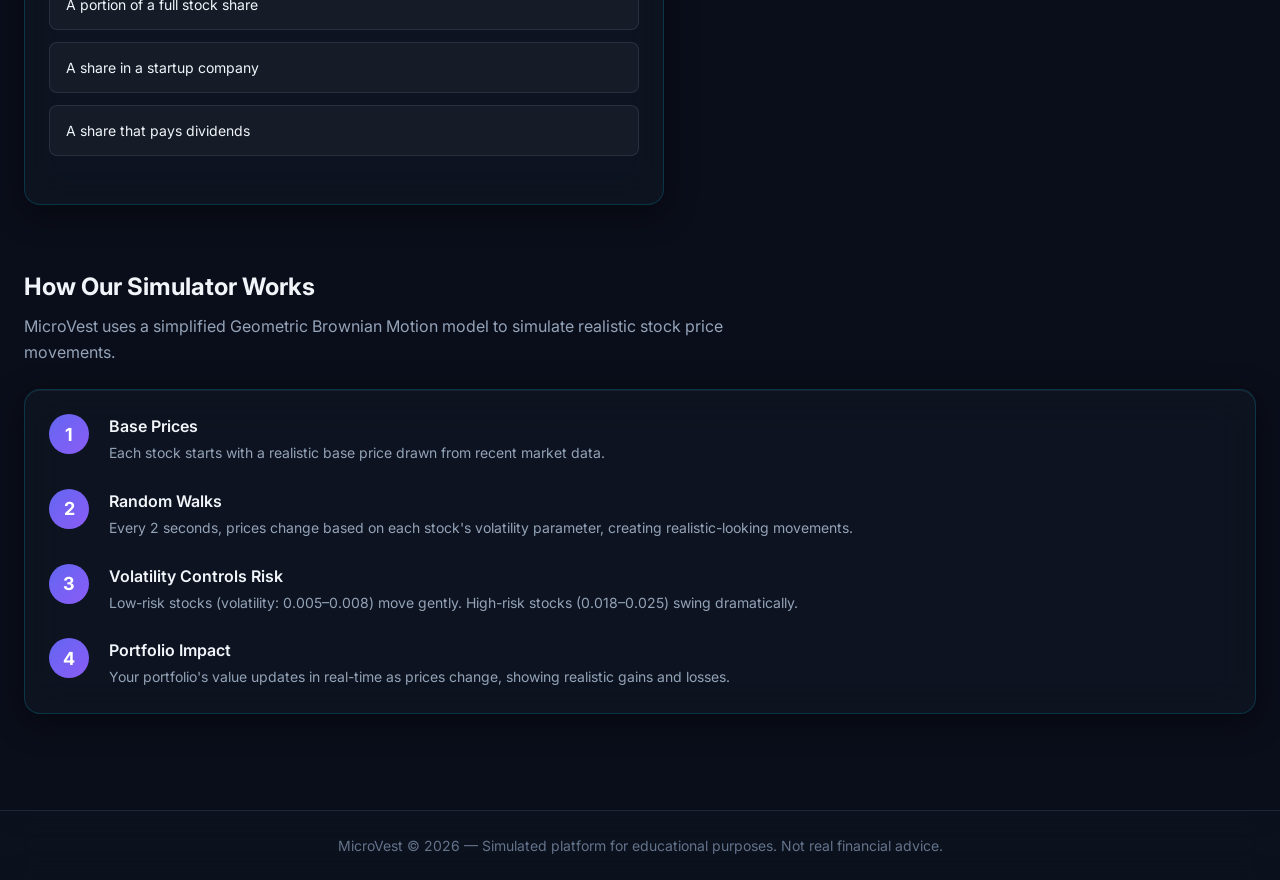
==== commit 4b665f04: "refactor: clean Apple-style navbar — no emojis, proper spacing, mobile blur overlay" ====
--- a/education.html
+++ b/education.html
@@ -22,6 +22,8 @@
   <body class="page-education">
     <!-- Aurora Background -->
     <div class="aurora-bg"><div class="aurora-blob"></div></div>
+    <!-- Mobile nav overlay -->
+    <div class="nav-overlay" id="nav-overlay"></div>
 
     <!-- Navbar -->
     <nav class="navbar" id="navbar">
@@ -30,19 +32,11 @@
         MicroVest
       </a>
       <ul class="navbar__links" id="nav-links">
-        <li>
-          <a href="stocks.html" class="navbar__link"
-            ><span class="navbar__link-icon">📈</span> Stocks</a
-          >
-        </li>
-        <li>
-          <a href="portfolio.html" class="navbar__link"
-            ><span class="navbar__link-icon">💼</span> Portfolio</a
-          >
-        </li>
+        <li><a href="stocks.html" class="navbar__link">Stocks</a></li>
+        <li><a href="portfolio.html" class="navbar__link">Portfolio</a></li>
         <li>
           <a href="education.html" class="navbar__link navbar__link--active"
-            ><span class="navbar__link-icon">📚</span> Learn</a
+            >Learn</a
           >
         </li>
       </ul>
--- a/css/base.css
+++ b/css/base.css
@@ -187,50 +187,46 @@
 .navbar__links {
   display: flex;
   list-style: none;
-  gap: var(--space-1);
+  gap: var(--space-2);
 }
 
 .navbar__link {
   position: relative;
   display: flex;
   align-items: center;
-  gap: var(--space-2);
-  color: var(--text-secondary);
+  color: rgba(148, 163, 184, 0.85);
   text-decoration: none;
   font-weight: var(--font-medium);
   font-size: var(--text-sm);
-  padding: var(--space-2) 0;
-  transition: color var(--transition-base);
-  padding-bottom: 4px;
-}
-
-.navbar__link::after {
+  letter-spacing: -0.01em;
+  padding: 6px 14px;
+  border-radius: var(--radius-md);
+  transition:
+    color 0.2s ease,
+    background 0.2s ease;
+}
+
+.navbar__link:hover {
+  color: var(--text-primary);
+  background: rgba(255, 255, 255, 0.06);
+}
+
+.navbar__link--active {
+  color: var(--text-primary);
+  font-weight: var(--font-semibold);
+}
+
+/* Subtle bottom dot indicator for active */
+.navbar__link--active::after {
   content: "";
   position: absolute;
-  bottom: 0;
-  left: 0;
-  width: 0;
-  height: 2px;
+  bottom: 2px;
+  left: 50%;
+  transform: translateX(-50%);
+  width: 4px;
+  height: 4px;
   background: var(--accent-primary);
-  border-radius: 2px;
-  transition: width 0.25s ease;
-}
-
-.navbar__link:hover {
-  color: var(--text-primary);
-}
-
-.navbar__link:hover::after,
-.navbar__link.navbar__link--active::after {
-  width: 100%;
-}
-
-.navbar__link--active {
-  color: var(--text-primary);
-}
-
-.navbar__link-icon {
-  font-size: var(--text-lg);
+  border-radius: 50%;
 }
 
 /* ── Hamburger (mobile) ── */
@@ -415,6 +411,24 @@
   }
 }
 
+/* ── Mobile nav backdrop overlay ── */
+.nav-overlay {
+  position: fixed;
+  inset: 0;
+  z-index: 98;
+  background: rgba(0, 0, 0, 0.55);
+  backdrop-filter: blur(10px);
+  -webkit-backdrop-filter: blur(10px);
+  opacity: 0;
+  pointer-events: none;
+  transition: opacity 0.3s ease;
+}
+
+.nav-overlay.open {
+  opacity: 1;
+  pointer-events: all;
+}
+
 /* ── Responsive: Mobile nav ── */
 @media (max-width: 768px) {
   .navbar__hamburger {
@@ -427,16 +441,18 @@
     left: 0;
     right: 0;
     flex-direction: column;
-    background: var(--glass-bg);
-    backdrop-filter: blur(var(--glass-blur-heavy));
-    -webkit-backdrop-filter: blur(var(--glass-blur-heavy));
-    border-bottom: 1px solid var(--glass-border);
-    padding: var(--space-4);
-    gap: var(--space-1);
-    transform: translateY(-100%);
+    gap: 4px;
+    background: rgba(10, 15, 26, 0.97);
+    backdrop-filter: blur(40px) saturate(180%);
+    -webkit-backdrop-filter: blur(40px) saturate(180%);
+    border-bottom: 1px solid rgba(255, 255, 255, 0.08);
+    padding: var(--space-3) var(--space-4) var(--space-5);
+    transform: translateY(-110%);
     opacity: 0;
     pointer-events: none;
-    transition: all var(--transition-base);
+    transition:
+      transform 0.3s cubic-bezier(0.4, 0, 0.2, 1),
+      opacity 0.3s ease;
     z-index: 99;
   }
 
@@ -447,8 +463,26 @@
   }
 
   .navbar__link {
-    padding: var(--space-3) var(--space-4);
+    padding: 14px 16px;
     border-radius: var(--radius-md);
+    font-size: var(--text-base);
+    color: rgba(203, 213, 225, 0.9);
+    border-bottom: 1px solid rgba(255, 255, 255, 0.05);
+  }
+
+  .navbar__link:last-child {
+    border-bottom: none;
+  }
+
+  .navbar__link:hover,
+  .navbar__link--active {
+    background: rgba(255, 255, 255, 0.07);
+    color: #ffffff;
+  }
+
+  /* Hide active dot on mobile, use full row highlight instead */
+  .navbar__link--active::after {
+    display: none;
   }
 
   .main-content {
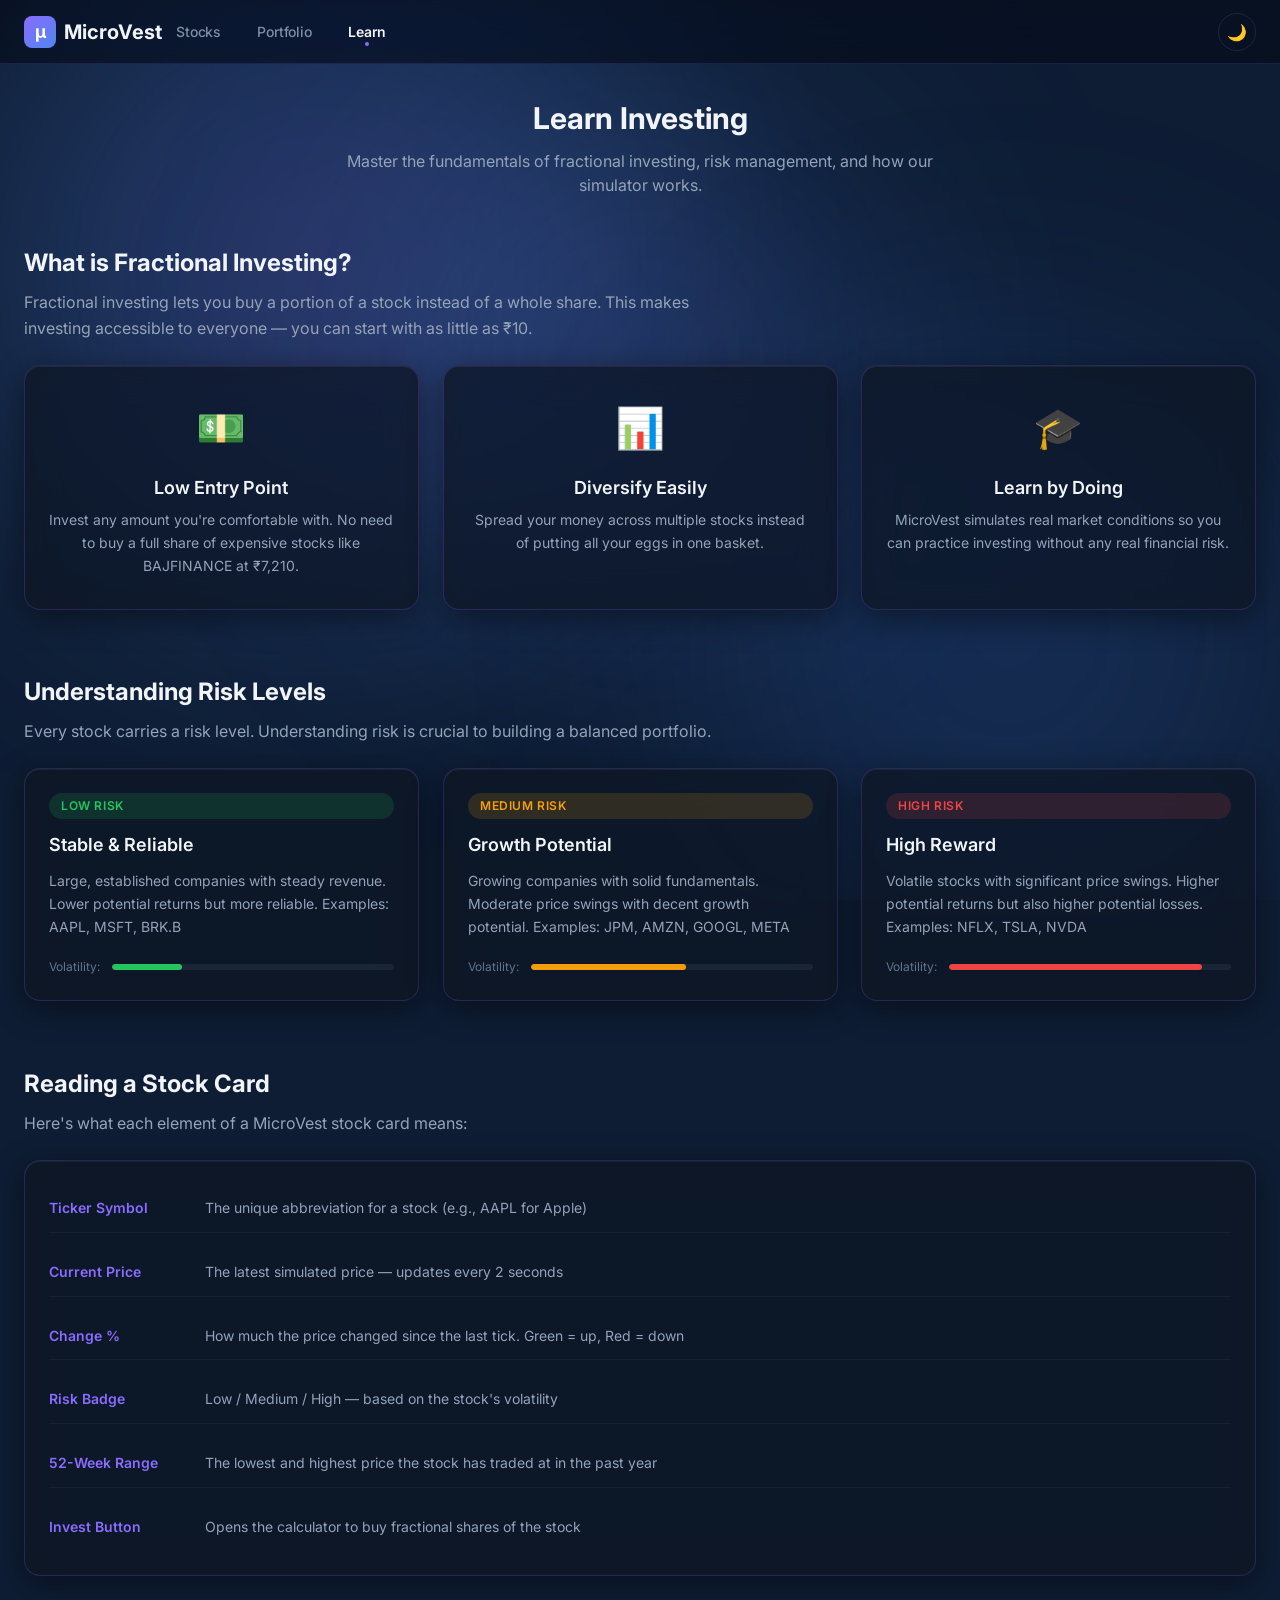
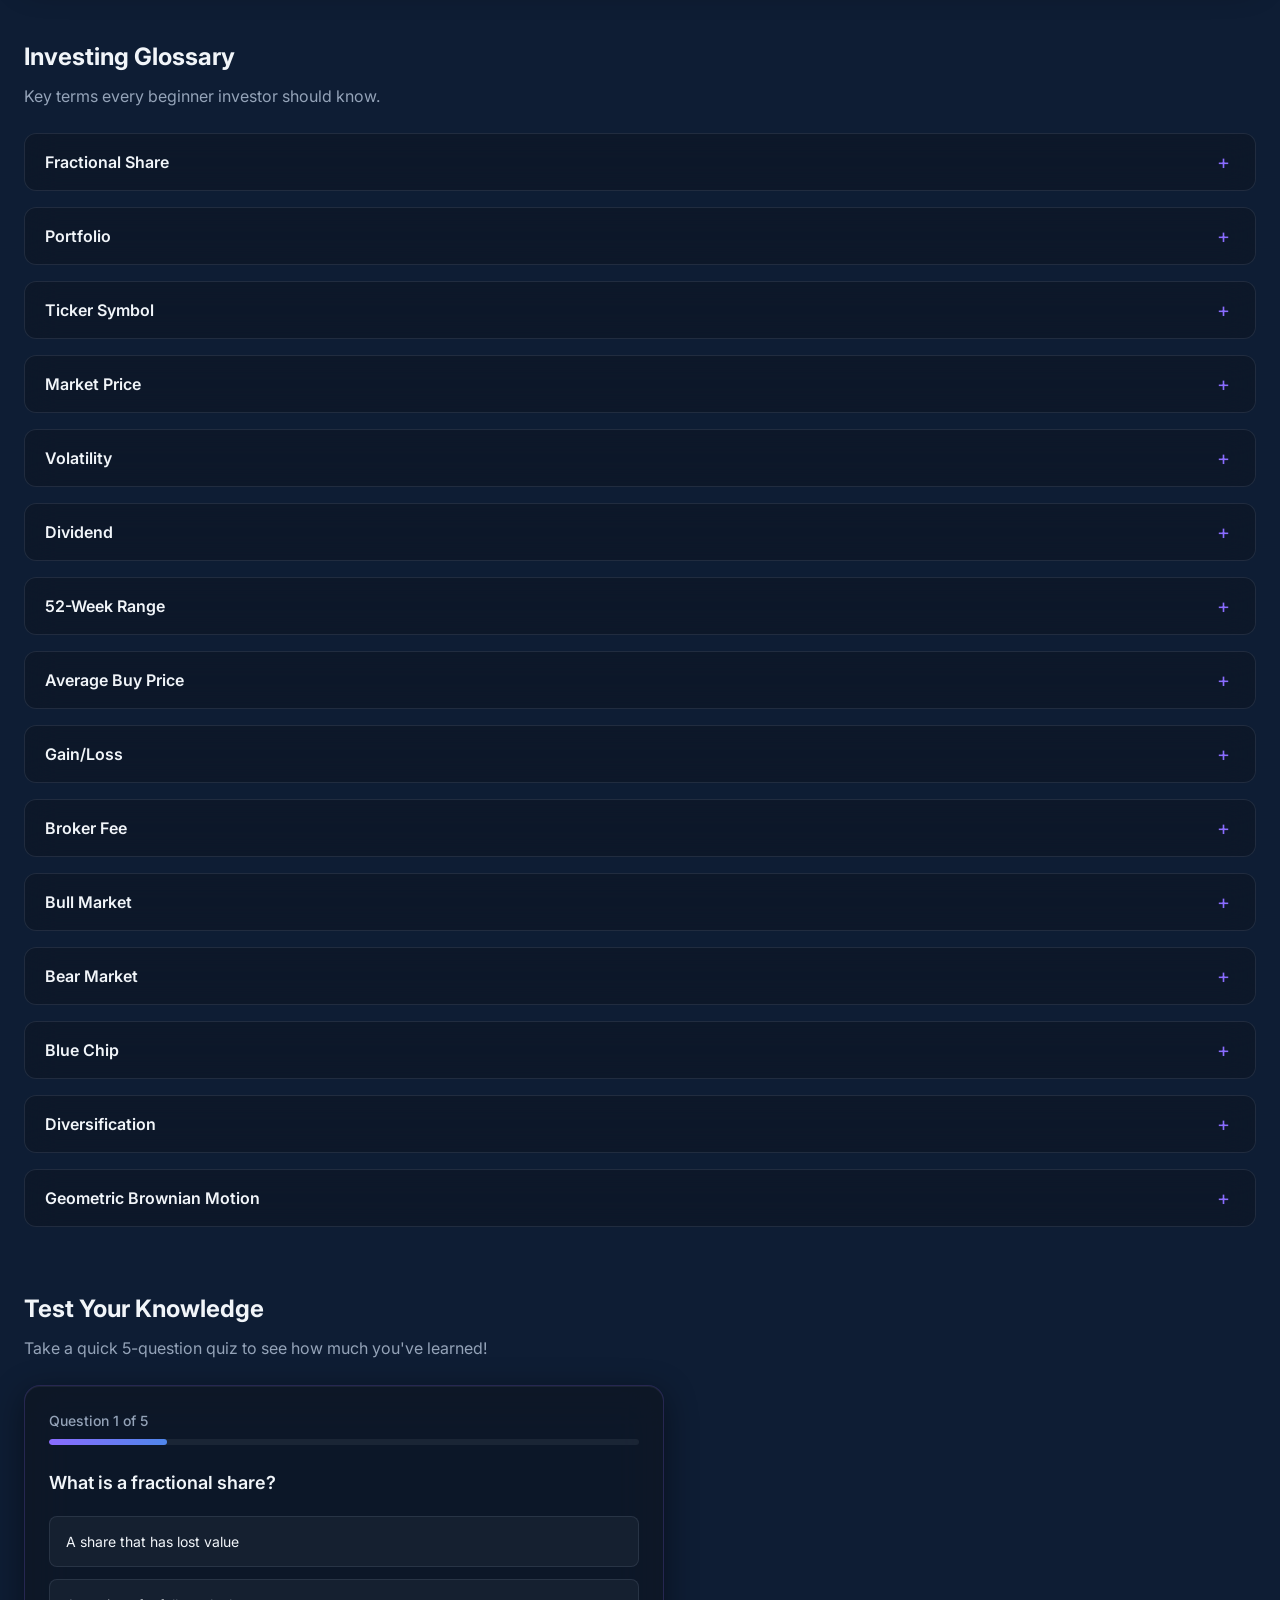
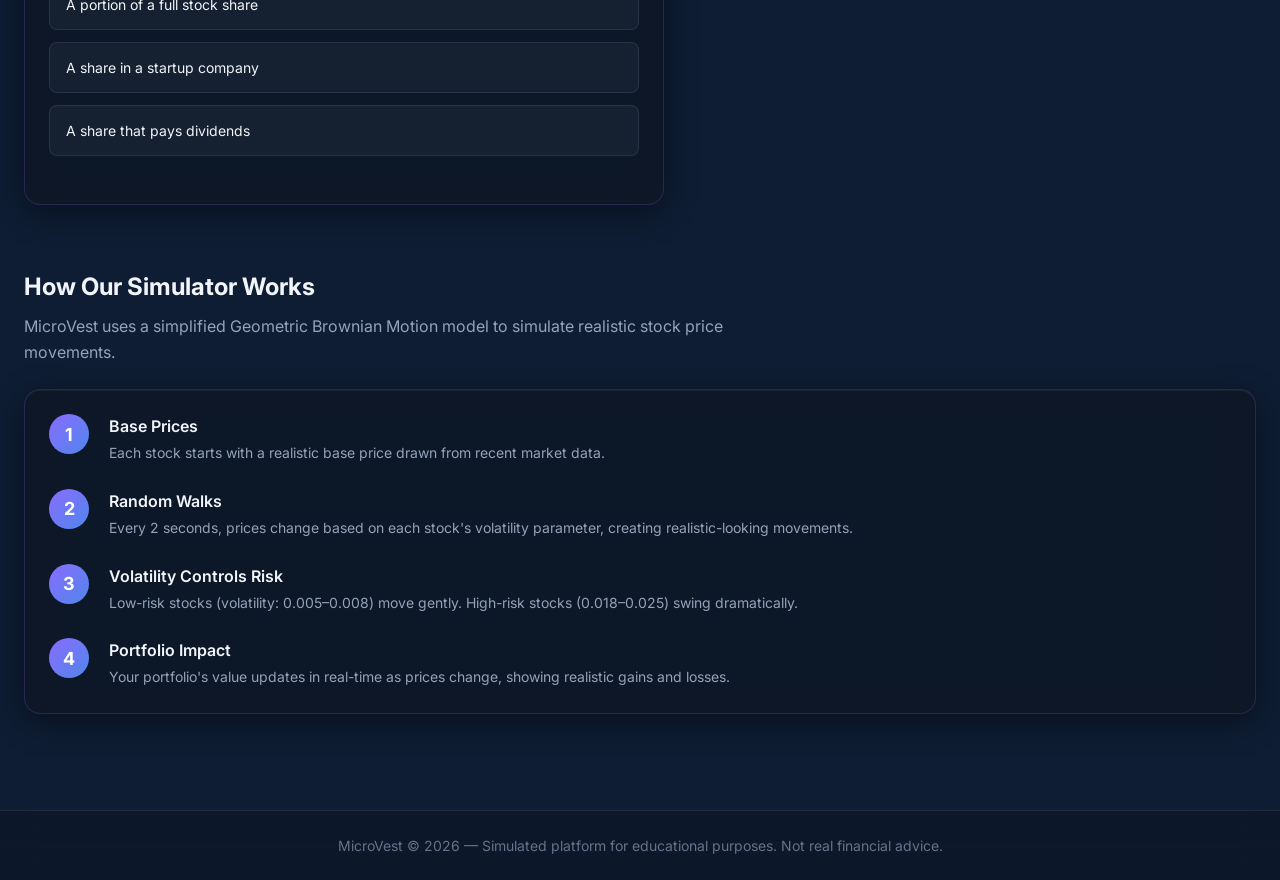
==== commit c63a7626: "some subtle changes in the UI" ====
--- a/education.html
+++ b/education.html
@@ -14,10 +14,10 @@
       href="https://fonts.googleapis.com/css2?family=Inter:wght@400;500;600;700&family=JetBrains+Mono:wght@400;500&display=swap"
       rel="stylesheet"
     />
-    <link rel="stylesheet" href="css/variables.css" />
-    <link rel="stylesheet" href="css/base.css" />
-    <link rel="stylesheet" href="css/components.css" />
-    <link rel="stylesheet" href="css/education.css" />
+    <link rel="stylesheet" href="css/variables.css?v=20260315" />
+    <link rel="stylesheet" href="css/base.css?v=20260315" />
+    <link rel="stylesheet" href="css/components.css?v=20260315" />
+    <link rel="stylesheet" href="css/education.css?v=20260315" />
   </head>
   <body class="page-education">
     <!-- Aurora Background -->
--- a/css/variables.css
+++ b/css/variables.css
@@ -5,10 +5,10 @@
 
 :root {
   /* ── Background Layers ── */
-  --bg-primary: #0a0e1a;
-  --bg-secondary: #111827;
-  --bg-tertiary: #1a2035;
-  --bg-surface: #1e2540;
+  --bg-primary: #0e1d34;
+  --bg-secondary: #122744;
+  --bg-tertiary: #173055;
+  --bg-surface: #1b3a66;
 
   /* ── Text Colors ── */
   --text-primary: #f1f5f9;
@@ -17,16 +17,18 @@
   --text-inverse: #0a0e1a;
 
   /* ── Brand / Accent ── */
-  --accent-primary: #6366f1;
-  --accent-secondary: #8b5cf6;
-  --accent-glow: rgba(99, 102, 241, 0.35);
-  --accent-hover: #818cf8;
+  --accent-primary: #8a6cff;
+  --accent-secondary: #4f86eb;
+  --accent-primary-rgb: 138, 108, 255;
+  --accent-secondary-rgb: 79, 134, 235;
+  --accent-glow: rgba(138, 108, 255, 0.35);
+  --accent-hover: #a28cff;
 
   /* ── Aurora Gradient Colors ── */
-  --aurora-1: rgba(99, 102, 241, 0.3);
-  --aurora-2: rgba(139, 92, 246, 0.25);
-  --aurora-3: rgba(34, 211, 238, 0.2);
-  --aurora-4: rgba(236, 72, 153, 0.15);
+  --aurora-1: rgba(138, 108, 255, 0.28);
+  --aurora-2: rgba(79, 134, 235, 0.24);
+  --aurora-3: rgba(63, 118, 221, 0.2);
+  --aurora-4: rgba(46, 96, 191, 0.18);
 
   /* ── Semantic Finance Colors ── */
   --color-gain: #22c55e;
@@ -121,26 +123,46 @@
 /* ===================== LIGHT THEME OVERRIDES ===================== */
 :root[data-theme="light"] {
   /* Backgrounds */
-  --bg-primary: #f0f4ff;
+  --bg-primary: #eef2ff;
+  --bg-secondary: #e5ebff;
+  --bg-tertiary: #dbe4ff;
   --bg-surface: #ffffff;
-  --bg-elevated: #e8eeff;
-  --bg-border: #d0d8f0;
-  --bg-overlay: rgba(240, 244, 255, 0.9);
+  --bg-elevated: #e5ebff;
+  --bg-border: #c7d3f3;
+  --bg-overlay: rgba(238, 242, 255, 0.95);
 
   /* Text */
   --text-primary: #0d1117;
-  --text-secondary: #3a4a6b;
-  --text-muted: #7a8aab;
-  --text-inverse: #f0f4ff;
+  --text-secondary: #384a70;
+  --text-muted: #62759e;
+  --text-inverse: #eef2ff;
 
-  /* Glass */
-  --glass-bg: rgba(255, 255, 255, 0.7);
-  --glass-border: rgba(0, 130, 200, 0.2);
-  --glass-shadow: 0 8px 32px rgba(0, 100, 200, 0.12);
+  /* Brand */
+  --accent-primary: #7d63ef;
+  --accent-secondary: #3f71b8;
+  --accent-primary-rgb: 125, 99, 239;
+  --accent-secondary-rgb: 63, 113, 184;
+  --accent-hover: #8f78f4;
+  --accent-glow: rgba(125, 99, 239, 0.22);
 
-  /* Brand stays the same — cyan + violet work on both themes */
+  /* Glass — crisp white cards with blue-tinted borders */
+  --glass-bg: rgba(255, 255, 255, 0.82);
+  --glass-bg-hover: rgba(255, 255, 255, 0.96);
+  --glass-border: rgba(125, 99, 239, 0.18);
+  --glass-border-hover: rgba(125, 99, 239, 0.34);
+  --glass-blur: 16px;
+  --glass-shadow: 0 8px 32px rgba(65, 90, 155, 0.1);
 
-  /* Shadows lighter */
-  --shadow-md: 0 8px 32px rgba(0, 80, 180, 0.12);
-  --shadow-lg: 0 16px 64px rgba(0, 80, 180, 0.16);
+  /* Aurora — soft pastel in light mode */
+  --aurora-1: rgba(125, 99, 239, 0.12);
+  --aurora-2: rgba(70, 122, 206, 0.1);
+  --aurora-3: rgba(40, 86, 156, 0.08);
+  --aurora-4: rgba(23, 57, 93, 0.07);
+
+  /* Shadows — soft blue-tinted */
+  --shadow-sm: 0 1px 3px rgba(45, 70, 130, 0.08);
+  --shadow-md: 0 4px 16px rgba(45, 70, 130, 0.1);
+  --shadow-lg: 0 10px 32px rgba(45, 70, 130, 0.13);
+  --shadow-xl: 0 20px 48px rgba(45, 70, 130, 0.15);
+  --shadow-glow: 0 0 20px rgba(125, 99, 239, 0.2);
 }
--- a/css/base.css
+++ b/css/base.css
@@ -110,8 +110,8 @@
   filter: blur(120px);
   background: radial-gradient(
     circle,
-    rgba(139, 92, 246, 0.18),
-    rgba(34, 211, 238, 0.12),
+    rgba(var(--accent-primary-rgb), 0.2),
+    rgba(var(--accent-secondary-rgb), 0.16),
     transparent 70%
   );
   animation: aurora-shift 15s ease-in-out infinite alternate-reverse;
@@ -122,12 +122,12 @@
   background:
     radial-gradient(
       ellipse 90% 70% at 15% 25%,
-      rgba(0, 150, 255, 0.08) 0%,
+      rgba(var(--accent-primary-rgb), 0.1) 0%,
       transparent 65%
     ),
     radial-gradient(
       ellipse 70% 90% at 85% 75%,
-      rgba(100, 80, 255, 0.06) 0%,
+      rgba(var(--accent-secondary-rgb), 0.08) 0%,
       transparent 65%
     );
 }
@@ -145,7 +145,7 @@
   background: rgba(8, 12, 20, 0.65);
   backdrop-filter: blur(24px) saturate(160%);
   -webkit-backdrop-filter: blur(24px) saturate(160%);
-  border-bottom: 1px solid rgba(0, 212, 255, 0.12);
+  border-bottom: 1px solid rgba(var(--accent-primary-rgb), 0.16);
   transition:
     background 0.3s ease,
     box-shadow 0.3s ease,
@@ -155,7 +155,7 @@
 .navbar.scrolled {
   background: rgba(8, 12, 20, 0.9);
   box-shadow: 0 4px 30px rgba(0, 0, 0, 0.5);
-  border-bottom-color: rgba(0, 212, 255, 0.2);
+  border-bottom-color: rgba(var(--accent-primary-rgb), 0.24);
 }
 
 .navbar__brand {
@@ -427,6 +427,67 @@
 .nav-overlay.open {
   opacity: 1;
   pointer-events: all;
+}
+
+/* ── Light Mode: Navbar & Nav ── */
+:root[data-theme="light"] .navbar {
+  background: rgba(240, 244, 255, 0.85);
+  border-bottom-color: rgba(var(--accent-primary-rgb), 0.15);
+  box-shadow: 0 2px 12px rgba(50, 70, 150, 0.08);
+}
+
+:root[data-theme="light"] .navbar.scrolled {
+  background: rgba(240, 244, 255, 0.97);
+  box-shadow: 0 4px 24px rgba(50, 70, 150, 0.12);
+  border-bottom-color: rgba(var(--accent-primary-rgb), 0.2);
+}
+
+:root[data-theme="light"] .navbar__link {
+  color: var(--text-secondary);
+}
+
+:root[data-theme="light"] .navbar__link:hover {
+  background: rgba(var(--accent-primary-rgb), 0.07);
+  color: var(--text-primary);
+}
+
+:root[data-theme="light"] .navbar__link--active {
+  color: var(--text-primary);
+}
+
+:root[data-theme="light"] .navbar__hamburger span {
+  background: var(--text-secondary);
+}
+
+:root[data-theme="light"] .footer {
+  background: rgba(255, 255, 255, 0.7);
+  border-top-color: rgba(var(--accent-primary-rgb), 0.15);
+  color: var(--text-muted);
+}
+
+/* ── Light Mode: Mobile Nav Dropdown ── */
+@media (max-width: 768px) {
+  :root[data-theme="light"] .navbar__links {
+    background: rgba(240, 244, 255, 0.98);
+    backdrop-filter: blur(24px) saturate(160%);
+    -webkit-backdrop-filter: blur(24px) saturate(160%);
+    border-bottom: 1px solid rgba(var(--accent-primary-rgb), 0.15);
+  }
+
+  :root[data-theme="light"] .navbar__link {
+    color: var(--text-secondary);
+    border-bottom-color: rgba(var(--accent-primary-rgb), 0.08);
+  }
+
+  :root[data-theme="light"] .navbar__link:hover,
+  :root[data-theme="light"] .navbar__link--active {
+    background: rgba(var(--accent-primary-rgb), 0.07);
+    color: var(--text-primary);
+  }
+
+  :root[data-theme="light"] .nav-overlay {
+    background: rgba(30, 30, 60, 0.3);
+  }
 }
 
 /* ── Responsive: Mobile nav ── */
--- a/css/components.css
+++ b/css/components.css
@@ -30,13 +30,13 @@
   color: white;
   box-shadow:
     var(--shadow-md),
-    0 0 16px rgba(99, 102, 241, 0.25);
+    0 0 16px rgba(var(--accent-primary-rgb), 0.28);
 }
 .btn-primary:hover {
   transform: translateY(-1px);
   box-shadow:
     var(--shadow-lg),
-    0 0 24px rgba(99, 102, 241, 0.35);
+    0 0 24px rgba(var(--accent-primary-rgb), 0.4);
 }
 .btn-primary:active {
   transform: translateY(0);
@@ -108,7 +108,7 @@
   gap: var(--space-1);
   padding: var(--space-1) var(--space-2);
   border-radius: var(--radius-sm);
-  background: rgba(99, 102, 241, 0.08);
+  background: rgba(var(--accent-primary-rgb), 0.1);
   color: var(--accent-hover);
   font-size: var(--text-xs);
   font-weight: var(--font-medium);
@@ -119,7 +119,7 @@
   background: rgba(15, 22, 33, 0.75);
   backdrop-filter: blur(20px) saturate(150%);
   -webkit-backdrop-filter: blur(20px) saturate(150%);
-  border: 1px solid rgba(0, 212, 255, 0.18);
+  border: 1px solid rgba(var(--accent-primary-rgb), 0.2);
   border-radius: var(--radius-xl);
   padding: var(--space-6);
   transition: all var(--transition-base);
@@ -243,7 +243,7 @@
 
 .calculator-panel__input:focus {
   border-color: var(--accent-primary);
-  box-shadow: 0 0 0 3px rgba(99, 102, 241, 0.15);
+  box-shadow: 0 0 0 3px rgba(var(--accent-primary-rgb), 0.16);
 }
 
 .calculator-panel__result {
@@ -345,3 +345,92 @@
   transform: scale(1.08) rotate(15deg);
   border-color: var(--accent-primary);
 }
+
+/* ══════════════════════════════════════════
+   LIGHT THEME OVERRIDES — Components
+══════════════════════════════════════════ */
+
+/* Glass cards */
+:root[data-theme="light"] .glass-card {
+  background: rgba(255, 255, 255, 0.88);
+  border: 1px solid rgba(var(--accent-primary-rgb), 0.16);
+  box-shadow:
+    0 4px 16px rgba(50, 70, 150, 0.08),
+    inset 0 1px 0 rgba(255, 255, 255, 0.9);
+}
+
+:root[data-theme="light"] .glass-card:hover {
+  background: rgba(255, 255, 255, 0.98);
+  border-color: rgba(var(--accent-primary-rgb), 0.3);
+  box-shadow: 0 12px 36px rgba(50, 70, 150, 0.14);
+}
+
+/* Buttons */
+:root[data-theme="light"] .btn-secondary {
+  background: rgba(var(--accent-primary-rgb), 0.08);
+  color: var(--text-primary);
+  border-color: rgba(var(--accent-primary-rgb), 0.2);
+}
+:root[data-theme="light"] .btn-secondary:hover {
+  background: rgba(var(--accent-primary-rgb), 0.13);
+  border-color: rgba(var(--accent-primary-rgb), 0.35);
+}
+
+:root[data-theme="light"] .btn-ghost {
+  color: var(--text-secondary);
+}
+:root[data-theme="light"] .btn-ghost:hover {
+  background: rgba(var(--accent-primary-rgb), 0.08);
+  color: var(--text-primary);
+}
+
+/* Accordion */
+:root[data-theme="light"] .accordion-item {
+  background: rgba(255, 255, 255, 0.85);
+  border-color: rgba(var(--accent-primary-rgb), 0.15);
+}
+:root[data-theme="light"] .accordion-item:hover {
+  border-color: rgba(var(--accent-primary-rgb), 0.3);
+}
+:root[data-theme="light"] .accordion-btn:hover {
+  background: rgba(var(--accent-primary-rgb), 0.05);
+}
+
+/* Calculator panel inputs */
+:root[data-theme="light"] .calculator-panel__input {
+  background: rgba(240, 244, 255, 0.8);
+  border-color: rgba(var(--accent-primary-rgb), 0.2);
+  color: var(--text-primary);
+}
+:root[data-theme="light"] .calculator-panel__input:focus {
+  background: #fff;
+  border-color: var(--accent-primary);
+  box-shadow: 0 0 0 3px rgba(var(--accent-primary-rgb), 0.12);
+}
+:root[data-theme="light"] .calculator-panel__input::placeholder {
+  color: var(--text-muted);
+}
+
+:root[data-theme="light"] .calculator-panel__result {
+  background: rgba(240, 244, 255, 0.7);
+  border: 1px solid rgba(var(--accent-primary-rgb), 0.1);
+  border-radius: var(--radius-md);
+}
+
+/* Toast */
+:root[data-theme="light"] .toast {
+  background: rgba(255, 255, 255, 0.95);
+  border-color: rgba(var(--accent-primary-rgb), 0.2);
+  box-shadow: 0 8px 32px rgba(50, 70, 150, 0.15);
+  color: var(--text-primary);
+}
+
+/* Theme toggle */
+:root[data-theme="light"] .theme-toggle {
+  border-color: rgba(var(--accent-primary-rgb), 0.2);
+  color: var(--text-secondary);
+}
+:root[data-theme="light"] .theme-toggle:hover {
+  background: rgba(var(--accent-primary-rgb), 0.08);
+  border-color: var(--accent-primary);
+}
--- a/css/education.css
+++ b/css/education.css
@@ -229,7 +229,7 @@
 
 .quiz-option:hover:not(.correct):not(.incorrect):not(:disabled) {
   border-color: var(--accent-primary);
-  background: rgba(99, 102, 241, 0.08);
+  background: rgba(var(--accent-primary-rgb), 0.1);
 }
 
 .quiz-option.correct {
@@ -358,6 +358,33 @@
   line-height: var(--leading-relaxed);
 }
 
+/* ══════════════════════════════════════════
+   LIGHT THEME OVERRIDES — Education
+══════════════════════════════════════════ */
+
+:root[data-theme="light"] .risk-card__bar {
+  background: rgba(var(--accent-primary-rgb), 0.08);
+}
+
+:root[data-theme="light"] .card-diagram__item {
+  border-bottom-color: rgba(var(--accent-primary-rgb), 0.1);
+}
+
+:root[data-theme="light"] .quiz-progress__bar {
+  background: rgba(var(--accent-primary-rgb), 0.08);
+}
+
+:root[data-theme="light"] .quiz-option {
+  background: rgba(255, 255, 255, 0.85);
+  border-color: rgba(var(--accent-primary-rgb), 0.18);
+  color: var(--text-primary);
+}
+:root[data-theme="light"]
+  .quiz-option:hover:not(.correct):not(.incorrect):not(:disabled) {
+  background: rgba(var(--accent-primary-rgb), 0.07);
+  border-color: var(--accent-primary);
+}
+
 /* ── Responsive ── */
 @media (max-width: 1024px) {
   .edu-cards-grid,
